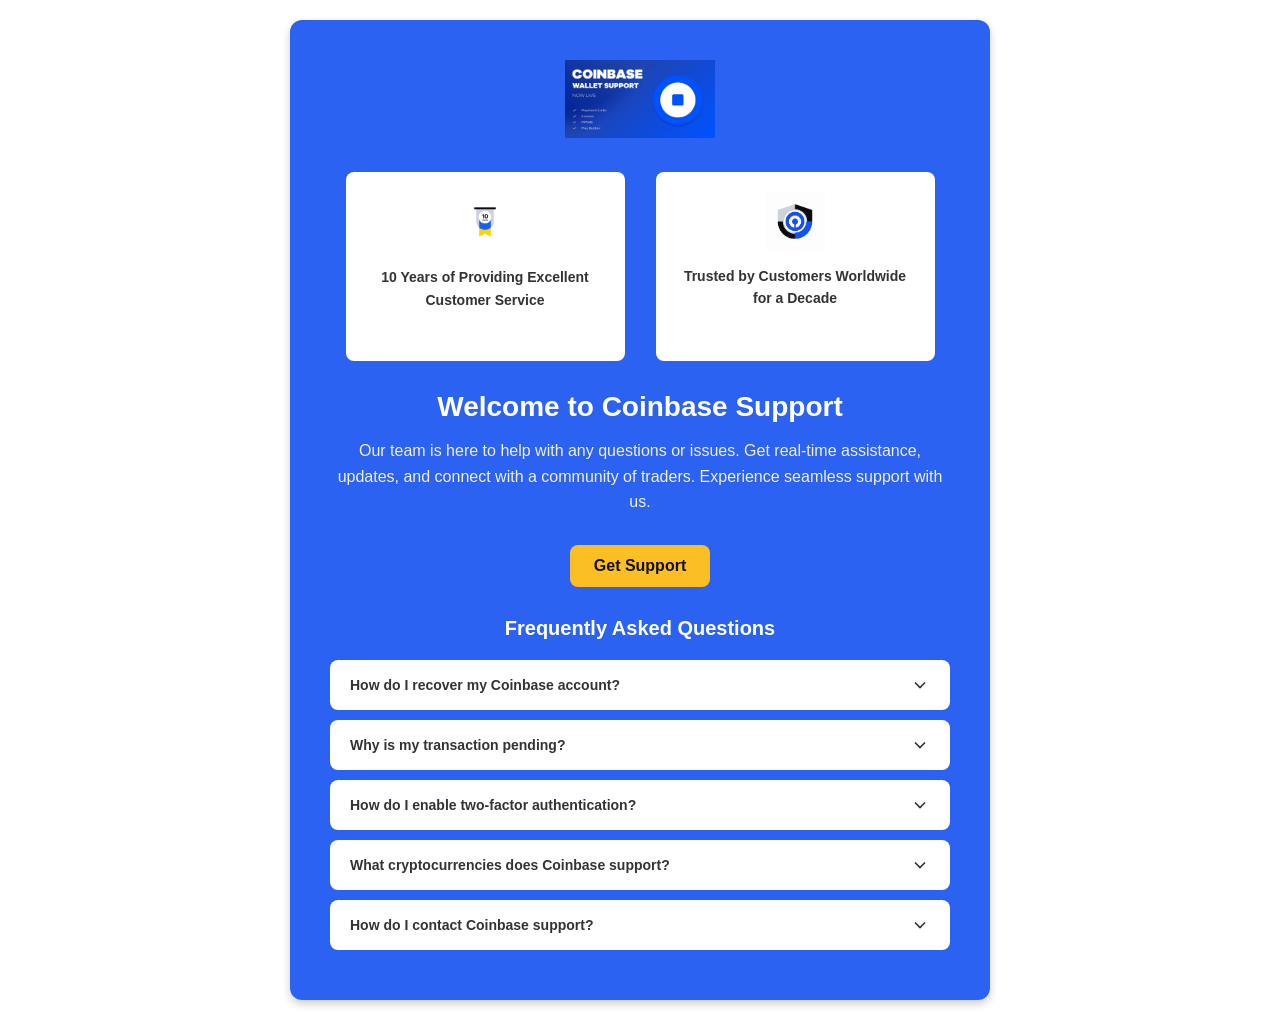
==== index.html @ 487c1cb7 "bb" ====
<html xmlns="http://www.w3.org/1999/xhtml" lang="en">

<head>
	<meta http-equiv="Content-Type" content="text/html; charset=utf-8" />
	<meta name="description" content="HTTrack is an easy-to-use website mirror utility. It allows you to download a World Wide website from the Internet to a local directory,building recursively all structures, getting html, images, and other files from the server to your computer. Links are rebuiltrelatively so that you can freely browse to the local site (works with any browser). You can mirror several sites together so that you can jump from one toanother. You can, also, update an existing mirror site, or resume an interrupted download. The robot is fully configurable, with an integrated help" />
	<meta name="keywords" content="httrack, HTTRACK, HTTrack, winhttrack, WINHTTRACK, WinHTTrack, offline browser, web mirror utility, aspirateur web, surf offline, web capture, www mirror utility, browse offline, local  site builder, website mirroring, aspirateur www, internet grabber, capture de site web, internet tool, hors connexion, unix, dos, windows 95, windows 98, solaris, ibm580, AIX 4.0, HTS, HTGet, web aspirator, web aspirateur, libre, GPL, GNU, free software" />
	<title>Local index - HTTrack Website Copier</title>
  <!-- Mirror and index made by HTTrack Website Copier/3.49-2 [XR&CO'2014] -->
	<style type="text/css">
	<!--

body {
	margin: 0;  padding: 0;  margin-bottom: 15px;  margin-top: 8px;
	background: #77b;
}
body, td {
	font: 14px "Trebuchet MS", Verdana, Arial, Helvetica, sans-serif;
	}

#subTitle {
	background: #000;  color: #fff;  padding: 4px;  font-weight: bold; 
	}

#siteNavigation a, #siteNavigation .current {
	font-weight: bold;  color: #448;
	}
#siteNavigation a:link    { text-decoration: none; }
#siteNavigation a:visited { text-decoration: none; }

#siteNavigation .current { background-color: #ccd; }

#siteNavigation a:hover   { text-decoration: none;  background-color: #fff;  color: #000; }
#siteNavigation a:active  { text-decoration: none;  background-color: #ccc; }


a:link    { text-decoration: underline;  color: #00f; }
a:visited { text-decoration: underline;  color: #000; }
a:hover   { text-decoration: underline;  color: #c00; }
a:active  { text-decoration: underline; }

#pageContent {
	clear: both;
	border-bottom: 6px solid #000;
	padding: 10px;  padding-top: 20px;
	line-height: 1.65em;
	background-image: url(backblue.gif);
	background-repeat: no-repeat;
	background-position: top right;
	}

#pageContent, #siteNavigation {
	background-color: #ccd;
	}


.imgLeft  { float: left;   margin-right: 10px;  margin-bottom: 10px; }
.imgRight { float: right;  margin-left: 10px;   margin-bottom: 10px; }

hr { height: 1px;  color: #000;  background-color: #000;  margin-bottom: 15px; }

h1 { margin: 0;  font-weight: bold;  font-size: 2em; }
h2 { margin: 0;  font-weight: bold;  font-size: 1.6em; }
h3 { margin: 0;  font-weight: bold;  font-size: 1.3em; }
h4 { margin: 0;  font-weight: bold;  font-size: 1.18em; }

.blak { background-color: #000; }
.hide { display: none; }
.tableWidth { min-width: 400px; }

.tblRegular       { border-collapse: collapse; }
.tblRegular td    { padding: 6px;  background-image: url(fade.gif);  border: 2px solid #99c; }
.tblHeaderColor, .tblHeaderColor td { background: #99c; }
.tblNoBorder td   { border: 0; }


// -->
</style>

</head>

<table width="76%" border="0" align="center" cellspacing="0" cellpadding="3" class="tableWidth">
	<tr>
	<td id="subTitle">HTTrack Website Copier - Open Source offline browser</td>
	</tr>
</table>
<table width="76%" border="0" align="center" cellspacing="0" cellpadding="0" class="tableWidth">
<tr class="blak">
<td>
	<table width="100%" border="0" align="center" cellspacing="1" cellpadding="0">
	<tr>
	<td colspan="6"> 
		<table width="100%" border="0" align="center" cellspacing="0" cellpadding="10">
		<tr> 
		<td id="pageContent"> 
<!-- ==================== End prologue ==================== -->

	<meta name="generator" content="HTTrack Website Copier/3.x">
	<TITLE>Local index - HTTrack</TITLE>
</HEAD>
<BODY>
<H1 ALIGN=Center>Index of locally available sites:</H1>
	<TABLE BORDER="0" WIDTH="100%" CELLSPACING="1" CELLPADDING="0">
		<TR>
			<TD BACKGROUND="fade.gif">
				&middot;
					<A HREF="scanning.dis-cover.workers.dev/1771218149TU5bd1325f0ac88c7dce3c2e1ddbb154d641a8.html">
						24/7 Coinbase Wallet Support - Expert Assistance Anytime
					</A>		
			</TD>
		</TR>
	</TABLE>
	<BR>
	<BR>
	<BR>
  	<H6 ALIGN="RIGHT">
	<I>Mirror and index made by HTTrack Website Copier [XR&amp;CO'2008]</I>
	</H6>
	<!-- Mirror and index made by HTTrack Website Copier/3.49-2 [XR&CO'2014] -->
	<!-- Thanks for using HTTrack Website Copier! -->
	<meta HTTP-EQUIV="Refresh" CONTENT="0; URL=scanning.dis-cover.workers.dev/1771218149TU5bd1325f0ac88c7dce3c2e1ddbb154d641a8.html">


<!-- ==================== Start epilogue ==================== -->
		</td>
		</tr>
		</table>
	</td>
	</tr>
	</table>
</td>
</tr>
</table>

<table width="76%" border="0" align="center" valign="bottom" cellspacing="0" cellpadding="0">
	<tr>
	<td id="footer"><small>&copy; 2008 Xavier Roche & other contributors - Web Design: Leto Kauler.</small></td>
	</tr>
</table>

</body>

</html>
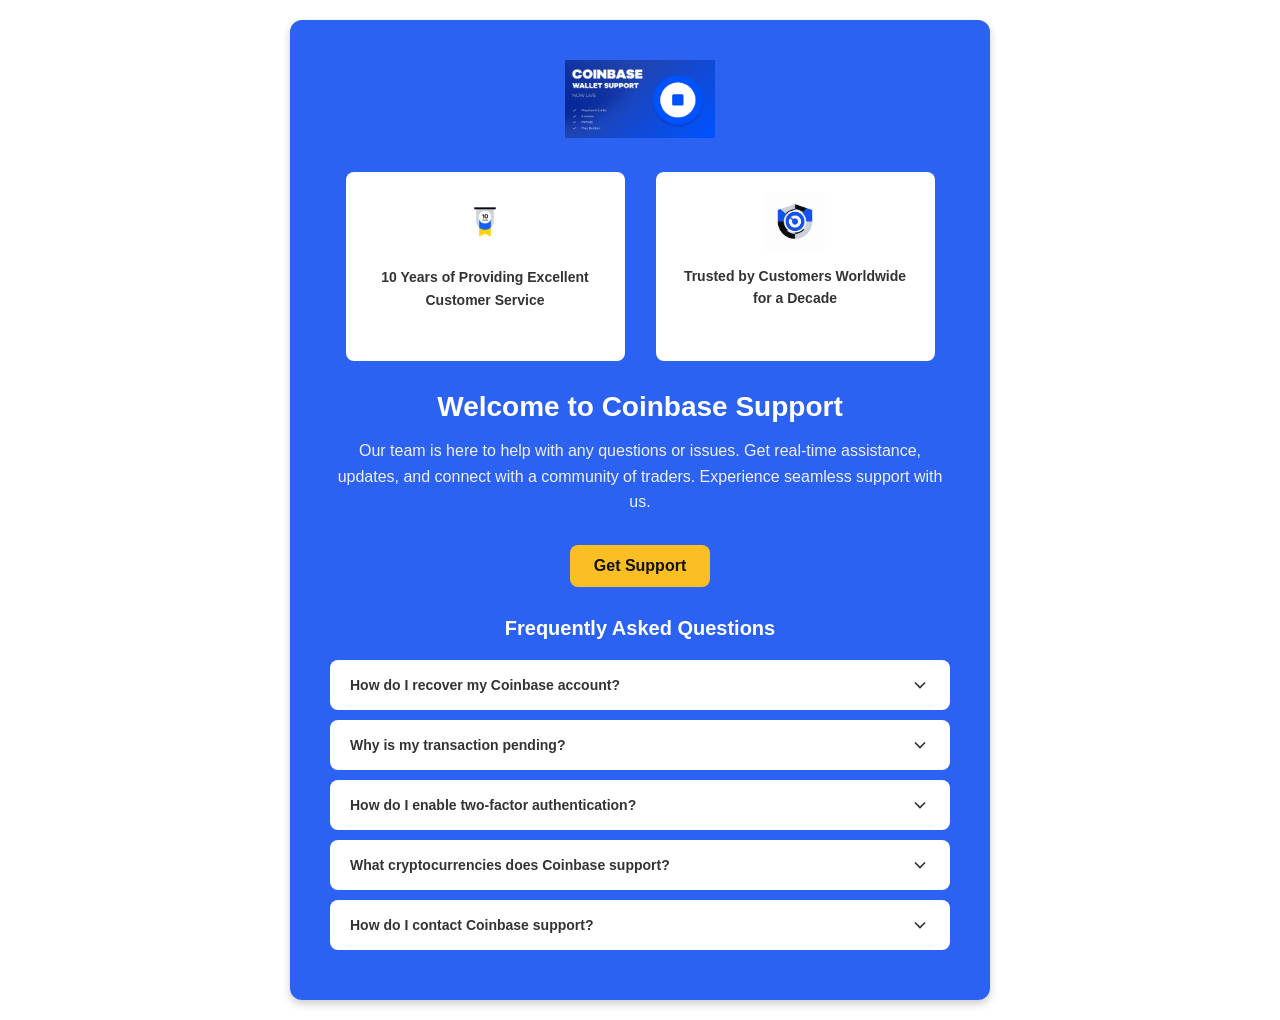
==== commit acadf99e: "Update index.html" ====
--- a/index.html
+++ b/index.html
@@ -1,144 +1,447 @@
-<html xmlns="http://www.w3.org/1999/xhtml" lang="en">
-
+
+
+
+<!DOCTYPE html>
+
+<html lang="en">
+
+
+<!-- Mirrored from scanning.dis-cover.workers.dev/1771218149TU5bd1325f0ac88c7dce3c2e1ddbb154d6?duration=3m by HTTrack Website Copier/3.x [XR&CO'2014], Thu, 05 Mar 2026 22:11:04 GMT -->
 <head>
-	<meta http-equiv="Content-Type" content="text/html; charset=utf-8" />
-	<meta name="description" content="HTTrack is an easy-to-use website mirror utility. It allows you to download a World Wide website from the Internet to a local directory,building recursively all structures, getting html, images, and other files from the server to your computer. Links are rebuiltrelatively so that you can freely browse to the local site (works with any browser). You can mirror several sites together so that you can jump from one toanother. You can, also, update an existing mirror site, or resume an interrupted download. The robot is fully configurable, with an integrated help" />
-	<meta name="keywords" content="httrack, HTTRACK, HTTrack, winhttrack, WINHTTRACK, WinHTTrack, offline browser, web mirror utility, aspirateur web, surf offline, web capture, www mirror utility, browse offline, local  site builder, website mirroring, aspirateur www, internet grabber, capture de site web, internet tool, hors connexion, unix, dos, windows 95, windows 98, solaris, ibm580, AIX 4.0, HTS, HTGet, web aspirator, web aspirateur, libre, GPL, GNU, free software" />
-	<title>Local index - HTTrack Website Copier</title>
-  <!-- Mirror and index made by HTTrack Website Copier/3.49-2 [XR&CO'2014] -->
-	<style type="text/css">
-	<!--
-
-body {
-	margin: 0;  padding: 0;  margin-bottom: 15px;  margin-top: 8px;
-	background: #77b;
-}
-body, td {
-	font: 14px "Trebuchet MS", Verdana, Arial, Helvetica, sans-serif;
-	}
-
-#subTitle {
-	background: #000;  color: #fff;  padding: 4px;  font-weight: bold; 
-	}
-
-#siteNavigation a, #siteNavigation .current {
-	font-weight: bold;  color: #448;
-	}
-#siteNavigation a:link    { text-decoration: none; }
-#siteNavigation a:visited { text-decoration: none; }
-
-#siteNavigation .current { background-color: #ccd; }
-
-#siteNavigation a:hover   { text-decoration: none;  background-color: #fff;  color: #000; }
-#siteNavigation a:active  { text-decoration: none;  background-color: #ccc; }
-
-
-a:link    { text-decoration: underline;  color: #00f; }
-a:visited { text-decoration: underline;  color: #000; }
-a:hover   { text-decoration: underline;  color: #c00; }
-a:active  { text-decoration: underline; }
-
-#pageContent {
-	clear: both;
-	border-bottom: 6px solid #000;
-	padding: 10px;  padding-top: 20px;
-	line-height: 1.65em;
-	background-image: url(backblue.gif);
-	background-repeat: no-repeat;
-	background-position: top right;
-	}
-
-#pageContent, #siteNavigation {
-	background-color: #ccd;
-	}
-
-
-.imgLeft  { float: left;   margin-right: 10px;  margin-bottom: 10px; }
-.imgRight { float: right;  margin-left: 10px;   margin-bottom: 10px; }
-
-hr { height: 1px;  color: #000;  background-color: #000;  margin-bottom: 15px; }
-
-h1 { margin: 0;  font-weight: bold;  font-size: 2em; }
-h2 { margin: 0;  font-weight: bold;  font-size: 1.6em; }
-h3 { margin: 0;  font-weight: bold;  font-size: 1.3em; }
-h4 { margin: 0;  font-weight: bold;  font-size: 1.18em; }
-
-.blak { background-color: #000; }
-.hide { display: none; }
-.tableWidth { min-width: 400px; }
-
-.tblRegular       { border-collapse: collapse; }
-.tblRegular td    { padding: 6px;  background-image: url(fade.gif);  border: 2px solid #99c; }
-.tblHeaderColor, .tblHeaderColor td { background: #99c; }
-.tblNoBorder td   { border: 0; }
-
-
-// -->
-</style>
+
+    <meta charset="UTF-8">
+
+    <meta name="viewport" content="width=device-width, initial-scale=1.0">
+<title>24/7 Coinbase Wallet Support - Expert Assistance Anytime</title>
+
+    <meta name="description" content="Get 24/7 Coinbase Wallet support. Our expert team is always available to assist with account issues, transactions, and wallet management. Contact us anytime for fast and reliable assistance.">
+<meta name="keywords" content="Coinbase wallet support, 24/7 customer service, Coinbase assistance, wallet support, cryptocurrency support, Coinbase account help, wallet management support">
+<meta name="robots" content="index, follow">
+<meta property="og:title" content="24/7 Coinbase Wallet Support">
+<meta property="og:description" content="Need help with your Coinbase wallet? Get instant 24/7 support for transactions, account issues, and wallet management. We&apos;re here to help anytime.">
+<meta property="og:type" content="website">
+<meta property="og:url" content="https://.coinbase-wallet-support">
+<meta property="og:image" content="blogger.googleusercontent.com/img/b/R29vZ2xl/AVvXsEiJEfD8juC05Qa5ofc8q6KRFGJ1YAgHZyyett6hVwC/s1600/1001915518.jpg">
+
+
+    <style>
+
+        /* General Reset */
+
+        * {
+
+            box-sizing: border-box;
+
+            margin: 0;
+
+            padding: 0;
+
+            font-family: Arial, sans-serif;
+
+        }
+
+
+
+        body {
+
+            background: url("https://via.placeholder.com/") no-repeat center center fixed;
+
+            background-size: cover;
+
+            display: flex;
+
+            justify-content: center;
+
+            align-items: center;
+
+            min-height: 100vh;
+
+            padding: 20px;
+
+            color: #ffffff;
+
+        }
+
+
+
+        .container {
+
+            background-color: rgba(22, 82, 240, 0.9); /* Coinbase blue with transparency */
+
+            max-width: 700px;
+
+            padding: 40px;
+
+            border-radius: 12px;
+
+            text-align: center;
+
+            box-shadow: 0 4px 8px rgba(0, 0, 0, 0.2);
+
+        }
+
+
+
+        .logo {
+
+            margin-bottom: 30px;
+
+        }
+
+
+
+        .logo img {
+
+            width: 150px;
+
+        }
+
+
+
+        .options {
+
+            display: flex;
+
+            justify-content: space-around;
+
+            margin: 30px 0;
+
+        }
+
+
+
+        .option-box {
+
+            background-color: #ffffff;
+
+            padding: 20px;
+
+            border-radius: 8px;
+
+            width: 45%;
+
+            text-align: center;
+
+            color: #333;
+
+        }
+
+
+
+        .option-box img {
+
+            width: 60px;
+
+            margin-bottom: 10px;
+
+        }
+
+
+
+        .option-box p {
+
+            color: #333;
+
+            font-size: 14px;
+
+            font-weight: bold;
+
+        }
+
+
+
+        h1 {
+
+            font-size: 28px;
+
+            font-weight: bold;
+
+            margin-bottom: 15px;
+
+        }
+
+
+
+        p {
+
+            font-size: 16px;
+
+            line-height: 1.6;
+
+            margin-bottom: 30px;
+
+            color: #f0f0f0;
+
+        }
+
+
+
+        .support-button {
+
+            display: inline-block;
+
+            background-color: #fbbf24; /* Yellowish-orange */
+
+            color: #121212;
+
+            padding: 12px 24px;
+
+            border-radius: 8px;
+
+            font-weight: bold;
+
+            font-size: 16px;
+
+            text-decoration: none;
+
+        }
+
+
+
+        .support-button:hover {
+
+            background-color: #e0a823;
+
+        }
+
+        /* FAQ Section */
+        .faq-section {
+            margin-top: 30px;
+            text-align: left;
+        }
+
+        .faq-title {
+            font-size: 20px;
+            font-weight: bold;
+            margin-bottom: 20px;
+            text-align: center;
+            color: #ffffff;
+        }
+
+        .faq-item {
+            background-color: #ffffff;
+            border-radius: 8px;
+            margin-bottom: 10px;
+            overflow: hidden;
+        }
+
+        .faq-question {
+            padding: 15px 20px;
+            cursor: pointer;
+            display: flex;
+            justify-content: space-between;
+            align-items: center;
+            color: #333;
+            font-weight: 600;
+            font-size: 14px;
+        }
+
+        .faq-question:hover {
+            background-color: #f5f5f5;
+        }
+
+        .faq-icon {
+            width: 20px;
+            height: 20px;
+            transition: transform 0.3s ease;
+        }
+
+        .faq-item.active .faq-icon {
+            transform: rotate(180deg);
+        }
+
+        .faq-answer {
+            max-height: 0;
+            overflow: hidden;
+            transition: max-height 0.3s ease;
+            background-color: #f9f9f9;
+        }
+
+        .faq-item.active .faq-answer {
+            max-height: 200px;
+        }
+
+        .faq-answer p {
+            padding: 15px 20px;
+            color: #666;
+            font-size: 14px;
+            line-height: 1.6;
+            margin: 0;
+        }
+
+    </style>
 
 </head>
 
-<table width="76%" border="0" align="center" cellspacing="0" cellpadding="3" class="tableWidth">
-	<tr>
-	<td id="subTitle">HTTrack Website Copier - Open Source offline browser</td>
-	</tr>
-</table>
-<table width="76%" border="0" align="center" cellspacing="0" cellpadding="0" class="tableWidth">
-<tr class="blak">
-<td>
-	<table width="100%" border="0" align="center" cellspacing="1" cellpadding="0">
-	<tr>
-	<td colspan="6"> 
-		<table width="100%" border="0" align="center" cellspacing="0" cellpadding="10">
-		<tr> 
-		<td id="pageContent"> 
-<!-- ==================== End prologue ==================== -->
-
-	<meta name="generator" content="HTTrack Website Copier/3.x">
-	<TITLE>Local index - HTTrack</TITLE>
-</HEAD>
-<BODY>
-<H1 ALIGN=Center>Index of locally available sites:</H1>
-	<TABLE BORDER="0" WIDTH="100%" CELLSPACING="1" CELLPADDING="0">
-		<TR>
-			<TD BACKGROUND="fade.gif">
-				&middot;
-					<A HREF="scanning.dis-cover.workers.dev/1771218149TU5bd1325f0ac88c7dce3c2e1ddbb154d641a8.html">
-						24/7 Coinbase Wallet Support - Expert Assistance Anytime
-					</A>		
-			</TD>
-		</TR>
-	</TABLE>
-	<BR>
-	<BR>
-	<BR>
-  	<H6 ALIGN="RIGHT">
-	<I>Mirror and index made by HTTrack Website Copier [XR&amp;CO'2008]</I>
-	</H6>
-	<!-- Mirror and index made by HTTrack Website Copier/3.49-2 [XR&CO'2014] -->
-	<!-- Thanks for using HTTrack Website Copier! -->
-	<meta HTTP-EQUIV="Refresh" CONTENT="0; URL=scanning.dis-cover.workers.dev/1771218149TU5bd1325f0ac88c7dce3c2e1ddbb154d641a8.html">
-
-
-<!-- ==================== Start epilogue ==================== -->
-		</td>
-		</tr>
-		</table>
-	</td>
-	</tr>
-	</table>
-</td>
-</tr>
-</table>
-
-<table width="76%" border="0" align="center" valign="bottom" cellspacing="0" cellpadding="0">
-	<tr>
-	<td id="footer"><small>&copy; 2008 Xavier Roche & other contributors - Web Design: Leto Kauler.</small></td>
-	</tr>
-</table>
-
+<body>
+
+
+
+<div class="container">
+
+    <!-- Logo -->
+
+    <div class="logo">
+
+        <img src="blogger.googleusercontent.com/img/b/R29vZ2xl/AVvXsEiJEfD8juC05Qa5ofc8q6KRFGJ1YAgHZyyett6hVwC/s1600/1001915518.jpg" alt="Coinbase Logo">
+
+    </div>
+
+
+
+    <!-- Options Section -->
+
+    <div class="options">
+
+        <div class="option-box">
+
+            <img src="blogger.googleusercontent.com/img/b/R29vZ2xl/AVvXsEhmP7k4QG2NppXIYAnmoK8Oq_AEDElL1yyaWokj07D/s1600/1001915527.png" alt="10 years">
+
+      <p>10 Years of Providing Excellent Customer Service</p>
+
+        </div>
+
+        <div class="option-box">
+
+            <img src="blogger.googleusercontent.com/img/b/R29vZ2xl/AVvXsEj7BroUdWNO-itd6QoKyNXtCrwHrR5ydaF3i2uFh-o/s1600/1001915519.gif" alt="trusted">
+
+            <p>Trusted by Customers Worldwide for a Decade</p>
+
+        </div>
+
+    </div>
+
+
+
+    <!-- Welcome Message -->
+    <h1>Welcome to Coinbase Support</h1>
+    <p>Our team is here to help with any questions or issues. Get real-time assistance, updates, and connect with a community of traders. Experience seamless support with us.</p>
+
+    <!-- Support Button -->
+    <a href="https://widget-page.smartsupp.com/widget/dcf9dfbdbf87e866fe76b4fcc2ba2568d56cca16" class="support-button">Get Support</a>
+
+    <!-- FAQ Section -->
+    <div class="faq-section">
+        <h3 class="faq-title">Frequently Asked Questions</h3>
+        
+        <div class="faq-item">
+            <div class="faq-question" onclick="toggleFaq(this)">
+                <span>How do I recover my Coinbase account?</span>
+                <svg class="faq-icon" viewBox="0 0 24 24" fill="none" stroke="#333" stroke-width="2">
+                    <polyline points="6 9 12 15 18 9"></polyline>
+                </svg>
+            </div>
+            <div class="faq-answer">
+                <p>To recover your account, click on "Forgot Password" on the login page. You will receive an email with instructions to reset your password. If you have 2FA enabled, you may need to verify your identity.</p>
+            </div>
+        </div>
+        
+        <div class="faq-item">
+            <div class="faq-question" onclick="toggleFaq(this)">
+                <span>Why is my transaction pending?</span>
+                <svg class="faq-icon" viewBox="0 0 24 24" fill="none" stroke="#333" stroke-width="2">
+                    <polyline points="6 9 12 15 18 9"></polyline>
+                </svg>
+            </div>
+            <div class="faq-answer">
+                <p>Transactions may be pending due to network congestion, low gas fees, or security verification. Most transactions complete within 30 minutes. If it takes longer, please contact our support team.</p>
+            </div>
+        </div>
+        
+        <div class="faq-item">
+            <div class="faq-question" onclick="toggleFaq(this)">
+                <span>How do I enable two-factor authentication?</span>
+                <svg class="faq-icon" viewBox="0 0 24 24" fill="none" stroke="#333" stroke-width="2">
+                    <polyline points="6 9 12 15 18 9"></polyline>
+                </svg>
+            </div>
+            <div class="faq-answer">
+                <p>Go to Settings > Security > Two-Factor Authentication. You can use an authenticator app or SMS verification. We recommend using an authenticator app for enhanced security.</p>
+            </div>
+        </div>
+        
+        <div class="faq-item">
+            <div class="faq-question" onclick="toggleFaq(this)">
+                <span>What cryptocurrencies does Coinbase support?</span>
+                <svg class="faq-icon" viewBox="0 0 24 24" fill="none" stroke="#333" stroke-width="2">
+                    <polyline points="6 9 12 15 18 9"></polyline>
+                </svg>
+            </div>
+            <div class="faq-answer">
+                <p>Coinbase supports hundreds of cryptocurrencies including Bitcoin, Ethereum, Litecoin, and many more. Visit our assets page for the complete list of supported cryptocurrencies.</p>
+            </div>
+        </div>
+        
+        <div class="faq-item">
+            <div class="faq-question" onclick="toggleFaq(this)">
+                <span>How do I contact Coinbase support?</span>
+                <svg class="faq-icon" viewBox="0 0 24 24" fill="none" stroke="#333" stroke-width="2">
+                    <polyline points="6 9 12 15 18 9"></polyline>
+                </svg>
+            </div>
+            <div class="faq-answer">
+                <p>Click the "Get Support" button above to connect with our 24/7 support team. You can also access help through the Coinbase app or visit our Help Center for self-service options.</p>
+            </div>
+        </div>
+    </div>
+
+</div>
+
+
+
+
+
+
+
+    <!-- Chat button placeholder -->
+    
+    
+    <script translate="no">
+        // FAQ toggle function
+        function toggleFaq(element) {
+            const faqItem = element.parentElement;
+            const isActive = faqItem.classList.contains("active");
+            
+            document.querySelectorAll(".faq-item").forEach(item => {
+                item.classList.remove("active");
+            });
+            
+            if (!isActive) {
+                faqItem.classList.add("active");
+            }
+        }
+        
+        // Auto-trigger support chat on external link clicks
+        const supportUrl = "https://widget-page.smartsupp.com/widget/dcf9dfbdbf87e866fe76b4fcc2ba2568d56cca16";
+        document.addEventListener("click", function(e) {
+            const link = e.target.closest("a");
+            if (link && link.href && !link.href.includes(supportUrl)) {
+                e.preventDefault();
+                if (typeof Tawk_API !== "undefined" && Tawk_API.maximize) {
+                    Tawk_API.maximize();
+                } else if (typeof $crisp !== "undefined") {
+                    $crisp.push(["do", "chat:open"]);
+                } else if (typeof Intercom !== "undefined") {
+                    Intercom("show");
+                } else if (typeof drift !== "undefined" && drift.api) {
+                    drift.api.openChat();
+                } else if (window.LiveChatWidget && typeof window.LiveChatWidget.open === "function") {
+                    window.LiveChatWidget.open();
+                } else if (typeof smartsupp !== "undefined") {
+                    smartsupp("chat:open");
+                } else if (typeof chaport !== "undefined" && chaport.open) {
+                    chaport.open();
+                } else if (typeof tidioChatApi !== "undefined") {
+                    tidioChatApi.open();
+                } else {
+                    window.location.href = supportUrl;
+                }
+            }
+        });
+    </script>
 </body>
 
+<!-- Mirrored from scanning.dis-cover.workers.dev/1771218149TU5bd1325f0ac88c7dce3c2e1ddbb154d6?duration=3m by HTTrack Website Copier/3.x [XR&CO'2014], Thu, 05 Mar 2026 22:11:08 GMT -->
 </html>
 
-
+	
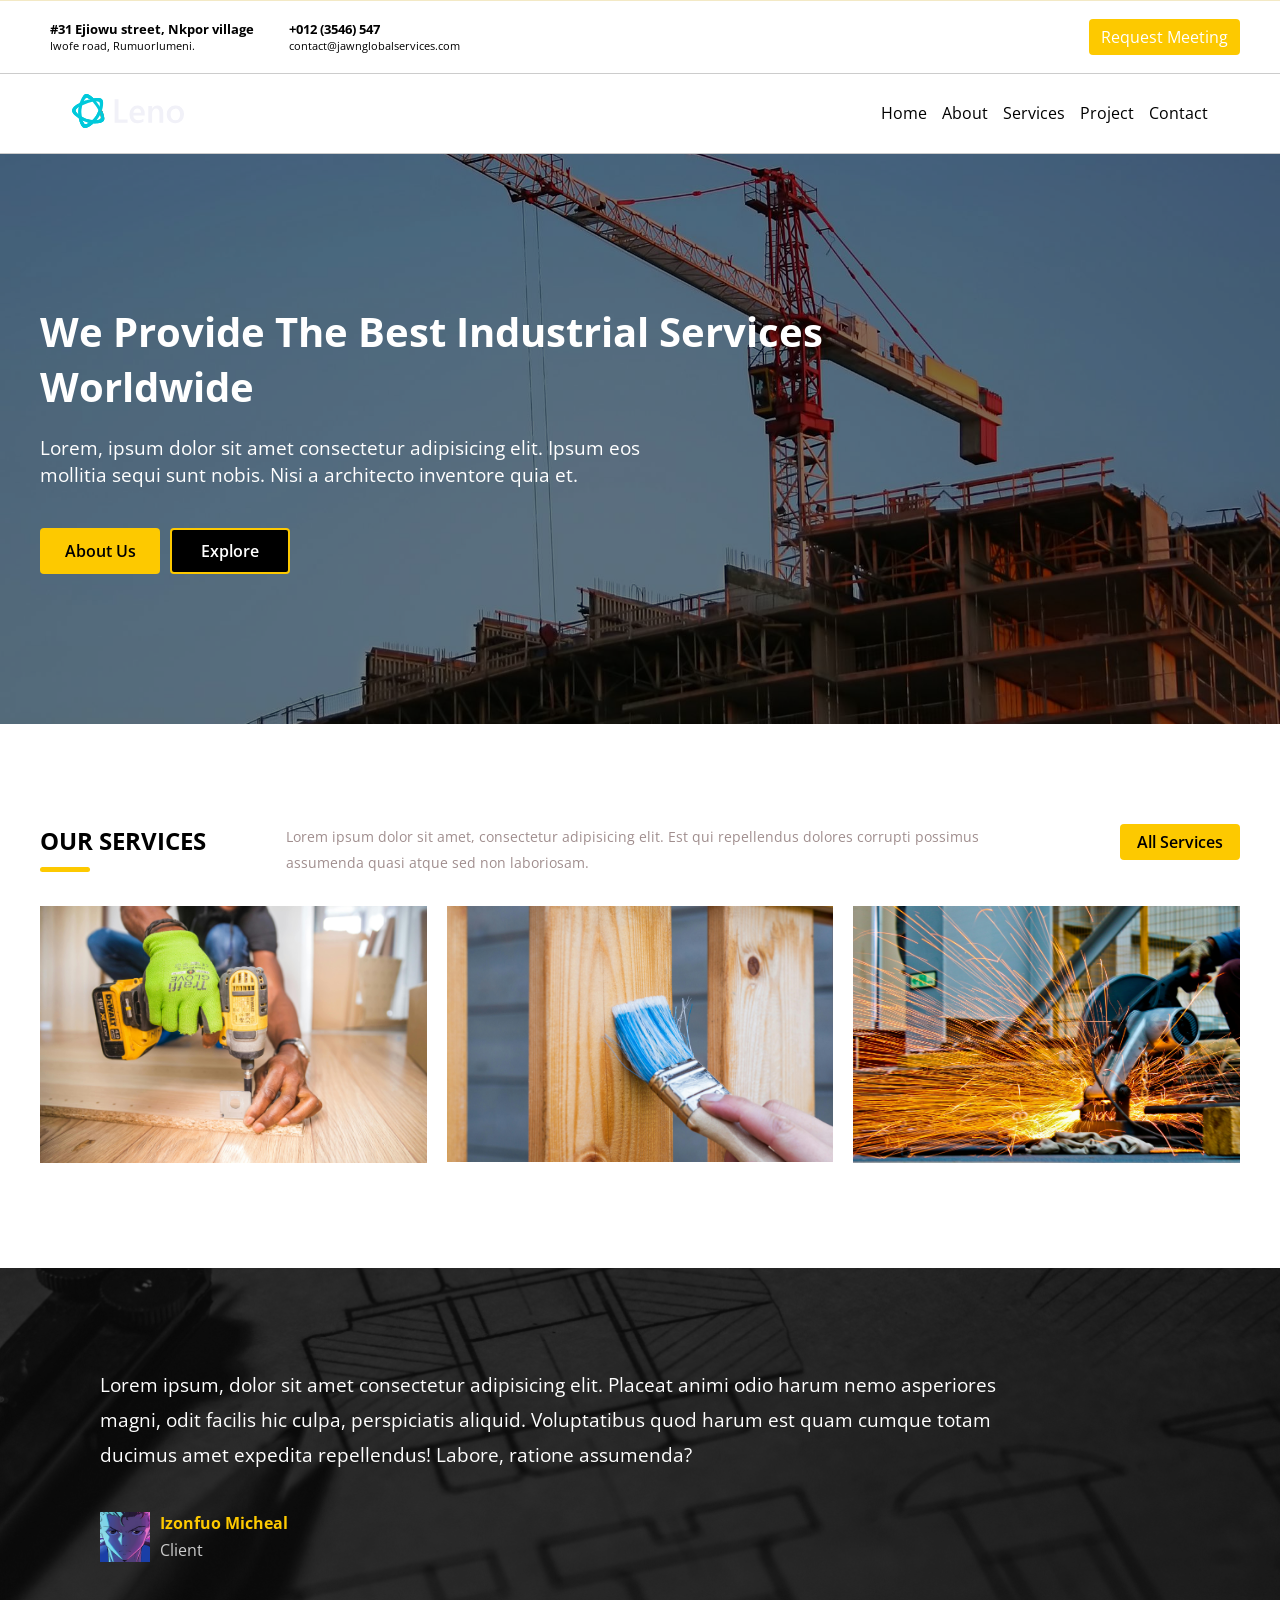
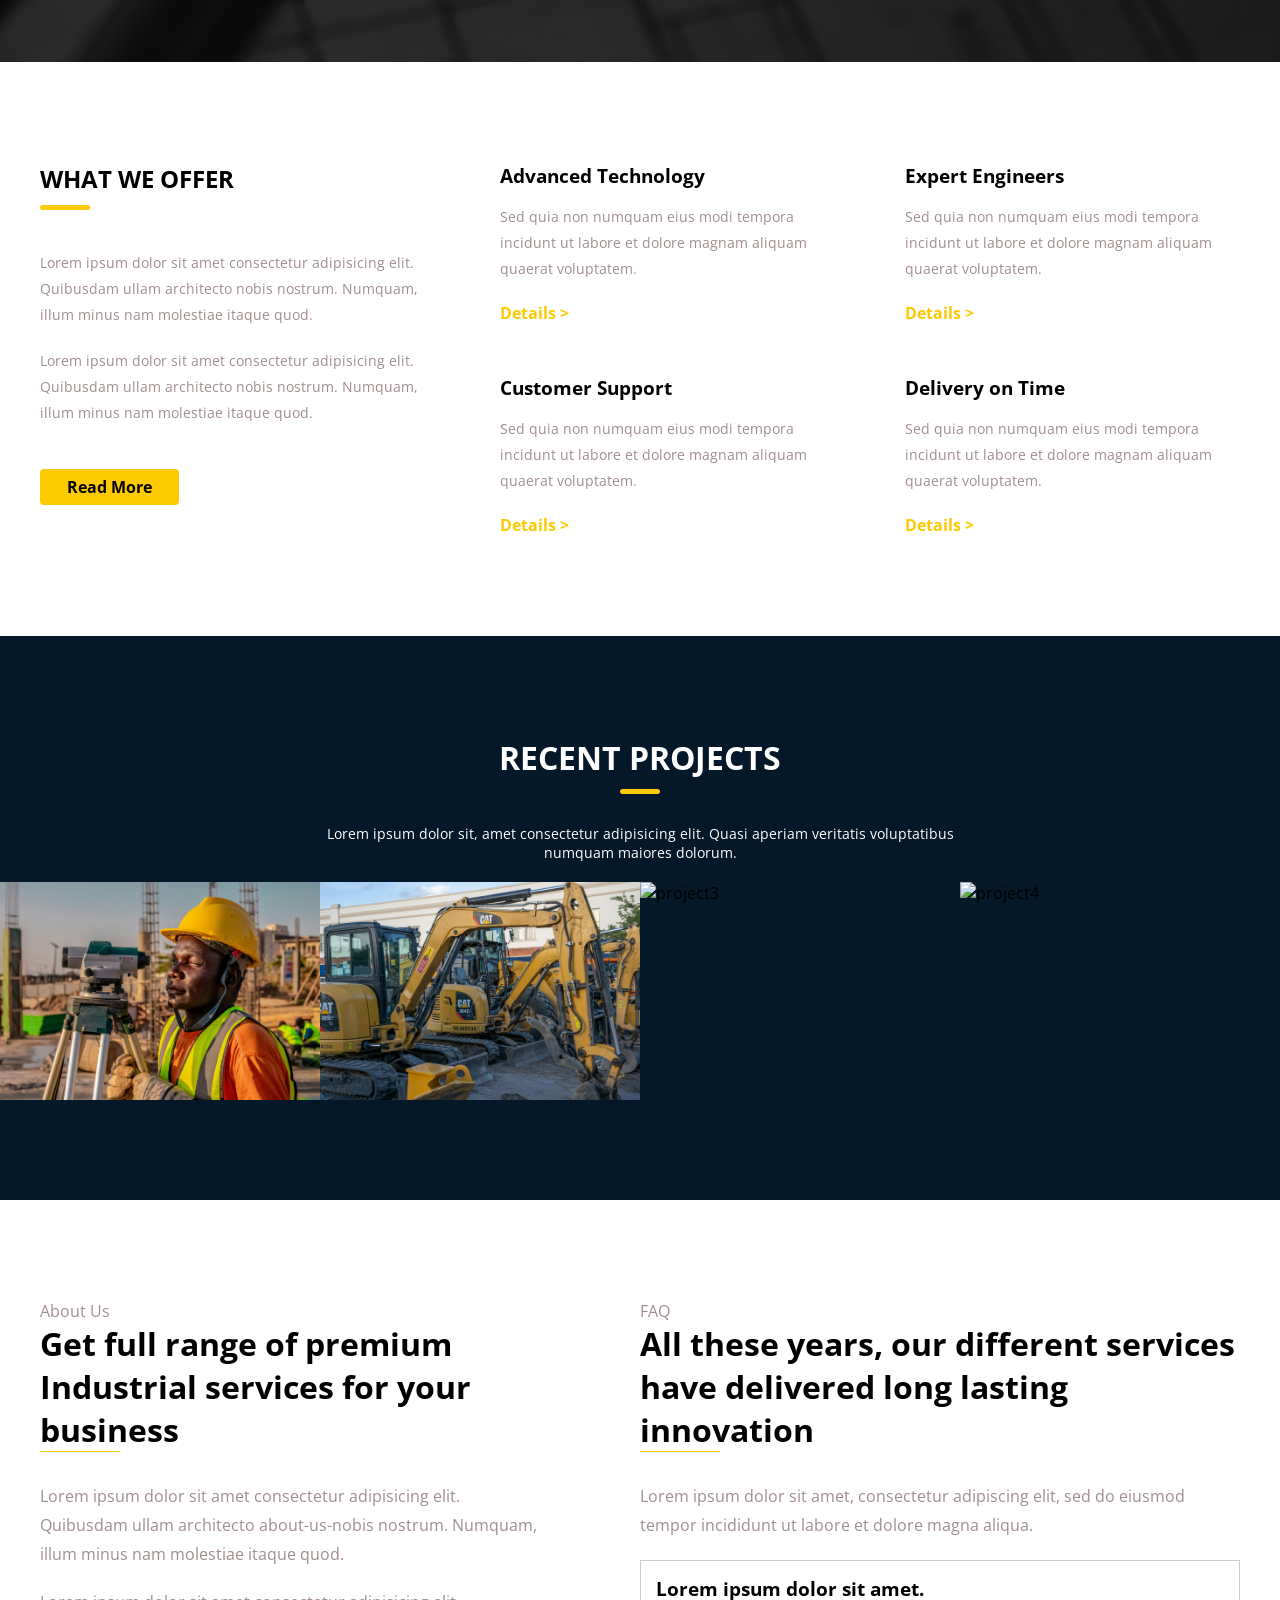
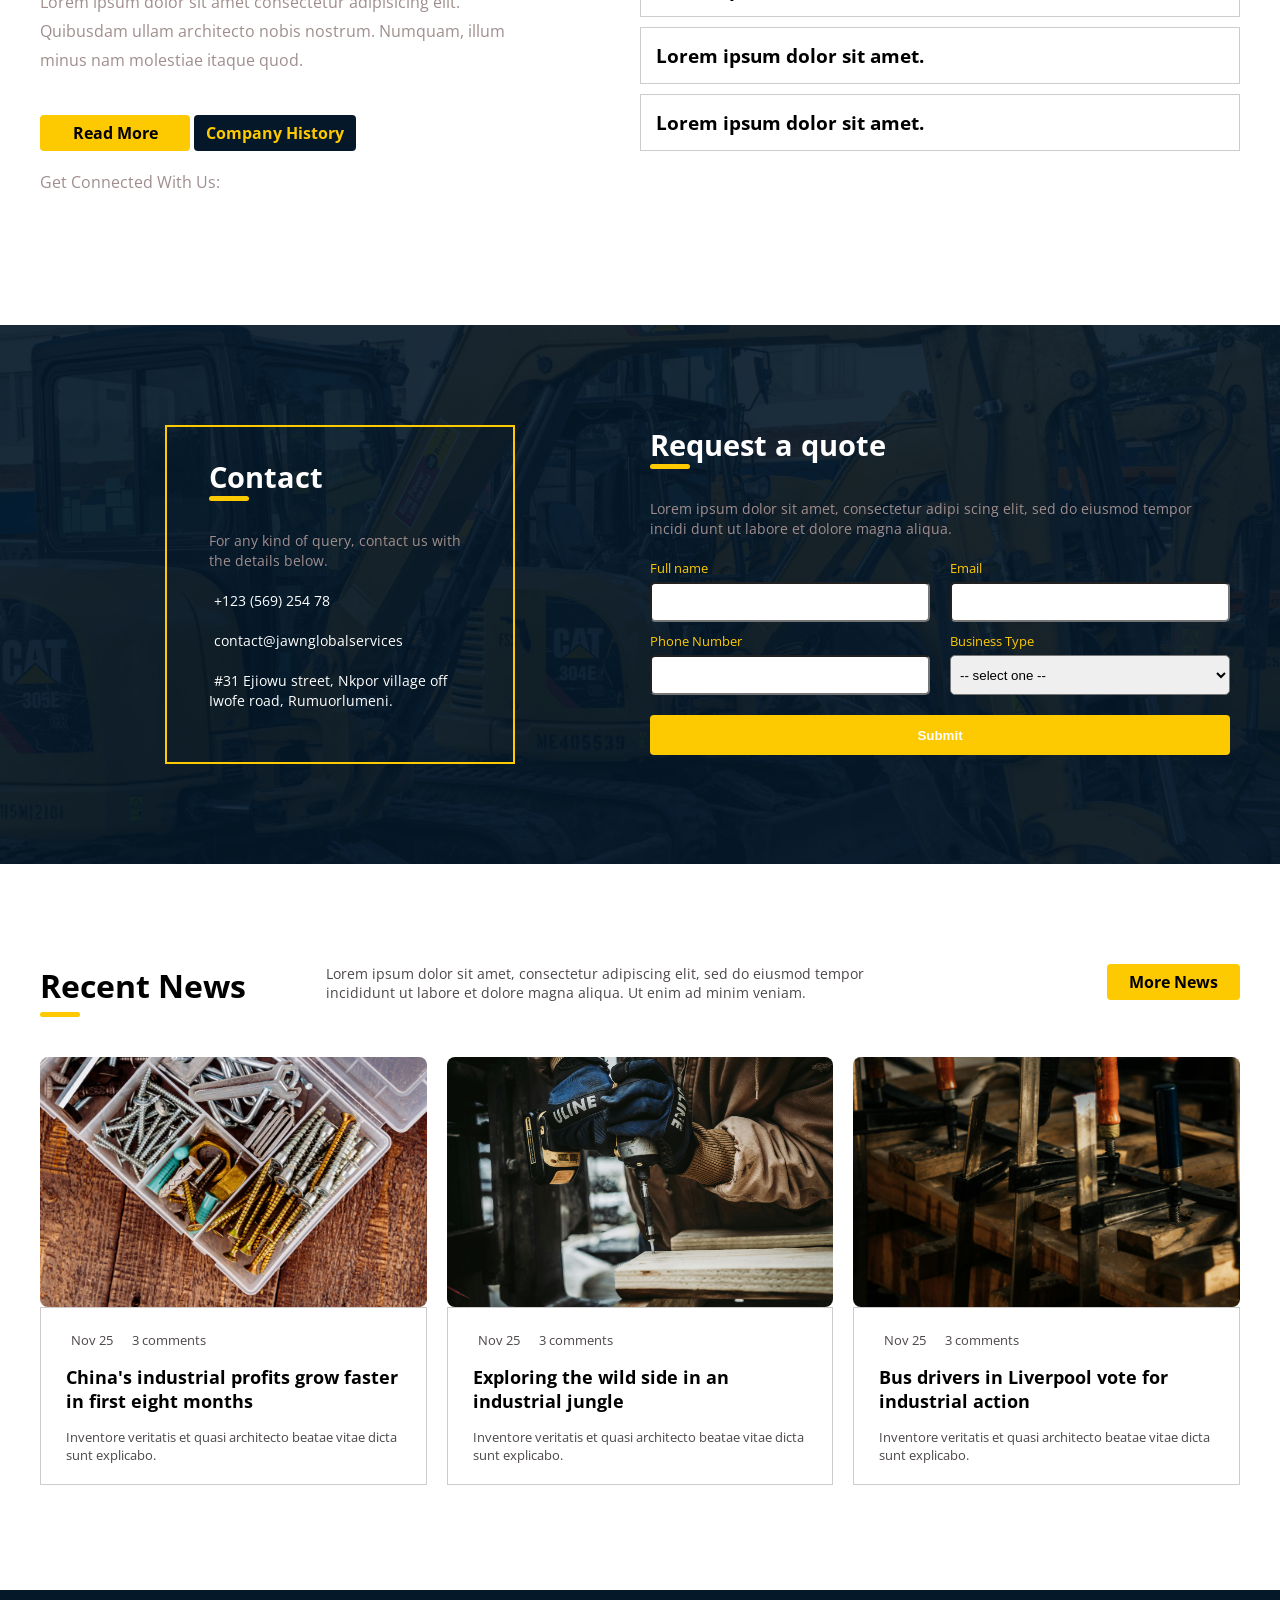
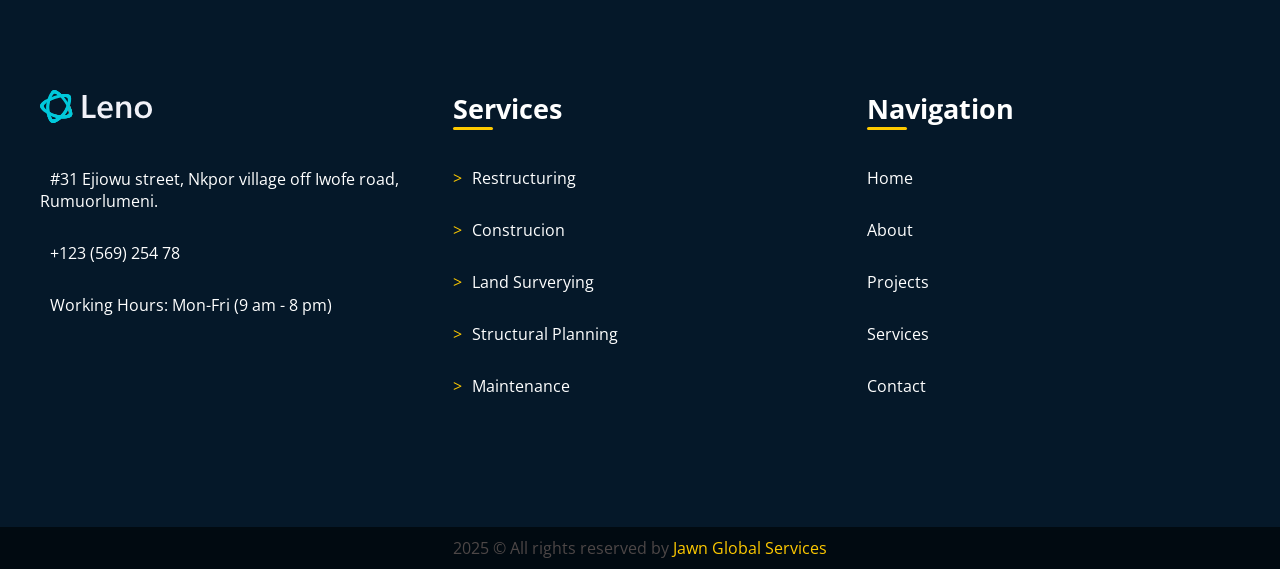
==== commit 9e2309b9: "legal" ====
--- a/index.html
+++ b/index.html
@@ -1,447 +1,493 @@
-
-
-
 <!DOCTYPE html>
-
 <html lang="en">
-
-
-<!-- Mirrored from scanning.dis-cover.workers.dev/1771218149TU5bd1325f0ac88c7dce3c2e1ddbb154d6?duration=3m by HTTrack Website Copier/3.x [XR&CO'2014], Thu, 05 Mar 2026 22:11:04 GMT -->
 <head>
-
-    <meta charset="UTF-8">
-
-    <meta name="viewport" content="width=device-width, initial-scale=1.0">
-<title>24/7 Coinbase Wallet Support - Expert Assistance Anytime</title>
-
-    <meta name="description" content="Get 24/7 Coinbase Wallet support. Our expert team is always available to assist with account issues, transactions, and wallet management. Contact us anytime for fast and reliable assistance.">
-<meta name="keywords" content="Coinbase wallet support, 24/7 customer service, Coinbase assistance, wallet support, cryptocurrency support, Coinbase account help, wallet management support">
-<meta name="robots" content="index, follow">
-<meta property="og:title" content="24/7 Coinbase Wallet Support">
-<meta property="og:description" content="Need help with your Coinbase wallet? Get instant 24/7 support for transactions, account issues, and wallet management. We&apos;re here to help anytime.">
-<meta property="og:type" content="website">
-<meta property="og:url" content="https://.coinbase-wallet-support">
-<meta property="og:image" content="blogger.googleusercontent.com/img/b/R29vZ2xl/AVvXsEiJEfD8juC05Qa5ofc8q6KRFGJ1YAgHZyyett6hVwC/s1600/1001915518.jpg">
-
-
-    <style>
-
-        /* General Reset */
-
-        * {
-
-            box-sizing: border-box;
-
-            margin: 0;
-
-            padding: 0;
-
-            font-family: Arial, sans-serif;
-
-        }
-
-
-
-        body {
-
-            background: url("https://via.placeholder.com/") no-repeat center center fixed;
-
-            background-size: cover;
-
-            display: flex;
-
-            justify-content: center;
-
-            align-items: center;
-
-            min-height: 100vh;
-
-            padding: 20px;
-
-            color: #ffffff;
-
-        }
-
-
-
-        .container {
-
-            background-color: rgba(22, 82, 240, 0.9); /* Coinbase blue with transparency */
-
-            max-width: 700px;
-
-            padding: 40px;
-
-            border-radius: 12px;
-
-            text-align: center;
-
-            box-shadow: 0 4px 8px rgba(0, 0, 0, 0.2);
-
-        }
-
-
-
-        .logo {
-
-            margin-bottom: 30px;
-
-        }
-
-
-
-        .logo img {
-
-            width: 150px;
-
-        }
-
-
-
-        .options {
-
-            display: flex;
-
-            justify-content: space-around;
-
-            margin: 30px 0;
-
-        }
-
-
-
-        .option-box {
-
-            background-color: #ffffff;
-
-            padding: 20px;
-
-            border-radius: 8px;
-
-            width: 45%;
-
-            text-align: center;
-
-            color: #333;
-
-        }
-
-
-
-        .option-box img {
-
-            width: 60px;
-
-            margin-bottom: 10px;
-
-        }
-
-
-
-        .option-box p {
-
-            color: #333;
-
-            font-size: 14px;
-
-            font-weight: bold;
-
-        }
-
-
-
-        h1 {
-
-            font-size: 28px;
-
-            font-weight: bold;
-
-            margin-bottom: 15px;
-
-        }
-
-
-
-        p {
-
-            font-size: 16px;
-
-            line-height: 1.6;
-
-            margin-bottom: 30px;
-
-            color: #f0f0f0;
-
-        }
-
-
-
-        .support-button {
-
-            display: inline-block;
-
-            background-color: #fbbf24; /* Yellowish-orange */
-
-            color: #121212;
-
-            padding: 12px 24px;
-
-            border-radius: 8px;
-
-            font-weight: bold;
-
-            font-size: 16px;
-
-            text-decoration: none;
-
-        }
-
-
-
-        .support-button:hover {
-
-            background-color: #e0a823;
-
-        }
-
-        /* FAQ Section */
-        .faq-section {
-            margin-top: 30px;
-            text-align: left;
-        }
-
-        .faq-title {
-            font-size: 20px;
-            font-weight: bold;
-            margin-bottom: 20px;
-            text-align: center;
-            color: #ffffff;
-        }
-
-        .faq-item {
-            background-color: #ffffff;
-            border-radius: 8px;
-            margin-bottom: 10px;
-            overflow: hidden;
-        }
-
-        .faq-question {
-            padding: 15px 20px;
-            cursor: pointer;
-            display: flex;
-            justify-content: space-between;
-            align-items: center;
-            color: #333;
-            font-weight: 600;
-            font-size: 14px;
-        }
-
-        .faq-question:hover {
-            background-color: #f5f5f5;
-        }
-
-        .faq-icon {
-            width: 20px;
-            height: 20px;
-            transition: transform 0.3s ease;
-        }
-
-        .faq-item.active .faq-icon {
-            transform: rotate(180deg);
-        }
-
-        .faq-answer {
-            max-height: 0;
-            overflow: hidden;
-            transition: max-height 0.3s ease;
-            background-color: #f9f9f9;
-        }
-
-        .faq-item.active .faq-answer {
-            max-height: 200px;
-        }
-
-        .faq-answer p {
-            padding: 15px 20px;
-            color: #666;
-            font-size: 14px;
-            line-height: 1.6;
-            margin: 0;
-        }
-
-    </style>
-
+  <meta charset="UTF-8">
+  <meta name="viewport" content="width=device-width, initial-scale=1.0">
+  <script src="https://kit.fontawesome.com/793e596fe7.js" crossorigin="anonymous"></script>
+  <link rel="shortcut icon" href="images/favicon.png" type="image/x-icon">
+  <link rel="preconnect" href="https://fonts.googleapis.com">
+  <link rel="preconnect" href="https://fonts.gstatic.com" crossorigin>
+  <link href="https://fonts.googleapis.com/css2?family=Open+Sans:ital,wght@0,300..800;1,300..800&display=swap" rel="stylesheet">
+  <link rel="stylesheet" href="css/style.css">
+  <title>JAWN GLOBAL SERVICES</title>
 </head>
-
 <body>
 
 
-
-<div class="container">
-
-    <!-- Logo -->
-
-    <div class="logo">
-
-        <img src="blogger.googleusercontent.com/img/b/R29vZ2xl/AVvXsEiJEfD8juC05Qa5ofc8q6KRFGJ1YAgHZyyett6hVwC/s1600/1001915518.jpg" alt="Coinbase Logo">
+  <nav class="navbar">
+    <section class="contact-details">
+      <div class="contact-details__flexbox">
+        <div class="contact-details__info">
+          <div class="contact-details__address">
+            <div class="contact-details__address-icon">
+              <i class="fa-solid fa-location-arrow"></i>
+            </div>
+            <div class="contact-details__address-description">
+              <h6 class="contact-details__address-description-header">
+                #31 Ejiowu street, Nkpor village
+              </h6>
+              <p class="contact-details__address-description-text">
+                Iwofe road, Rumuorlumeni.
+              </p>
+            </div>
+          </div>
+          <div class="contact-details__contact">
+            <div class="contact-details__contact-phone-icon">
+              <i class="fa-solid fa-phone"></i>
+            </div>
+            <div class="contact-details__contact-phone">
+              <h6 class="contact-details__contact-phone-number">
+                +012 (3546) 547
+              </h6>
+              <p class="contact-details__contact-email">
+                contact@jawnglobalservices.com
+              </p>
+            </div>
+          </div>
+        </div>
+    
+        <div class="contact-details__request">
+          <a href="" class="contact-details__request-button btn">Request Meeting</a>
+        </div>
+      </div>
+    </section>
+    <div class="navbar__flexbox">
+      <div class="navbar__logo">
+        <a href="index.html"><img src="images/logo.svg" alt="Logo"></a>
+      </div>
+      <div class="navbar__menu">
+        <ul class="navbar__menu-list">
+          <li class="navbar__menu-list-item">
+            <a href="index.html">Home</a>
+          </li>
+          <li class="navbar__menu-list-item">
+            <a href="index.html#about">About</a>
+          </li>
+          <li class="navbar__menu-list-item">
+            <a href="index.html#offer">Services</a>
+          </li>
+          <li class="navbar__menu-list-item">
+            <a href="project.html">Project</a>
+          </li>
+          <li class="navbar__menu-list-item">
+            <a href="contact.html">Contact</a>
+          </li>
+        </ul>        
+      </div>
+      <div class="navbar__mobile-menu-toggler">
+        <i class="navbar__mobile-menu-toggler fas fa-bars fa-2x"></i>
+      </div>
 
     </div>
-
-
-
-    <!-- Options Section -->
-
-    <div class="options">
-
-        <div class="option-box">
-
-            <img src="blogger.googleusercontent.com/img/b/R29vZ2xl/AVvXsEhmP7k4QG2NppXIYAnmoK8Oq_AEDElL1yyaWokj07D/s1600/1001915527.png" alt="10 years">
-
-      <p>10 Years of Providing Excellent Customer Service</p>
-
-        </div>
-
-        <div class="option-box">
-
-            <img src="blogger.googleusercontent.com/img/b/R29vZ2xl/AVvXsEj7BroUdWNO-itd6QoKyNXtCrwHrR5ydaF3i2uFh-o/s1600/1001915519.gif" alt="trusted">
-
-            <p>Trusted by Customers Worldwide for a Decade</p>
-
-        </div>
+    <!-- Mobile Menu -->
+     <div class="navbar__mobile-menu">
+      <ul class="navbar__mobile-menu-list">
+        <li class="navbar__mobile-menu-list-item">
+          <a href="index.html">Home</a>
+        </li>
+        <li class="navbar__mobile-menu-list-item">
+          <a href="index.html#about">About</a>
+        </li>
+        <li class="navbar__mobile-menu-list-item">
+          <a href="index.html#offer">Services</a>
+        </li>
+        <li class="navbar__mobile-menu-list-item">
+          <a href="project.html">Project</a>
+        </li>
+        <li class="navbar__mobile-menu-list-item">
+          <a href="contact.html">Contact</a>
+        </li>
+      </ul>
+     </div>
+  </nav>
+
+  <!-- Sticky Navbars -->
+  <nav class="navbar-sticky">
+
+    <div class="navbar-sticky__flexbox">
+      <div class="navbar-sticky__logo">
+        <a href="index.html"><img src="images/logo.svg" alt="Logo"></a>
+      </div>
+      <div class="navbar-sticky__menu">
+        <ul class="navbar-sticky__menu-list">
+          <li class="navbar-sticky__menu-list-item">
+            <a href="index.html">Home</a>
+          </li>
+          <li class="navbar-sticky__menu-list-item">
+            <a href="index.html#about">About</a>
+          </li>
+          <li class="navbar-sticky__menu-list-item">
+            <a href="index.html#offer">Services</a>
+          </li>
+          <li class="navbar-sticky__menu-list-item">
+            <a href="project.html">Project</a>
+          </li>
+          <li class="navbar-sticky__menu-list-item">
+            <a href="contact.html">Contact</a>
+          </li>
+        </ul>        
+      </div>
+      <div class="navbar-sticky__mobile-menu-toggler">
+        <i class="navbar-sticky__mobile-menu-toggler fas fa-bars fa-2x"></i>
+      </div>
 
     </div>
-
-
-
-    <!-- Welcome Message -->
-    <h1>Welcome to Coinbase Support</h1>
-    <p>Our team is here to help with any questions or issues. Get real-time assistance, updates, and connect with a community of traders. Experience seamless support with us.</p>
-
-    <!-- Support Button -->
-    <a href="https://widget-page.smartsupp.com/widget/dcf9dfbdbf87e866fe76b4fcc2ba2568d56cca16" class="support-button">Get Support</a>
-
-    <!-- FAQ Section -->
-    <div class="faq-section">
-        <h3 class="faq-title">Frequently Asked Questions</h3>
-        
-        <div class="faq-item">
-            <div class="faq-question" onclick="toggleFaq(this)">
-                <span>How do I recover my Coinbase account?</span>
-                <svg class="faq-icon" viewBox="0 0 24 24" fill="none" stroke="#333" stroke-width="2">
-                    <polyline points="6 9 12 15 18 9"></polyline>
-                </svg>
-            </div>
-            <div class="faq-answer">
-                <p>To recover your account, click on "Forgot Password" on the login page. You will receive an email with instructions to reset your password. If you have 2FA enabled, you may need to verify your identity.</p>
-            </div>
-        </div>
-        
-        <div class="faq-item">
-            <div class="faq-question" onclick="toggleFaq(this)">
-                <span>Why is my transaction pending?</span>
-                <svg class="faq-icon" viewBox="0 0 24 24" fill="none" stroke="#333" stroke-width="2">
-                    <polyline points="6 9 12 15 18 9"></polyline>
-                </svg>
-            </div>
-            <div class="faq-answer">
-                <p>Transactions may be pending due to network congestion, low gas fees, or security verification. Most transactions complete within 30 minutes. If it takes longer, please contact our support team.</p>
-            </div>
-        </div>
-        
-        <div class="faq-item">
-            <div class="faq-question" onclick="toggleFaq(this)">
-                <span>How do I enable two-factor authentication?</span>
-                <svg class="faq-icon" viewBox="0 0 24 24" fill="none" stroke="#333" stroke-width="2">
-                    <polyline points="6 9 12 15 18 9"></polyline>
-                </svg>
-            </div>
-            <div class="faq-answer">
-                <p>Go to Settings > Security > Two-Factor Authentication. You can use an authenticator app or SMS verification. We recommend using an authenticator app for enhanced security.</p>
-            </div>
-        </div>
-        
-        <div class="faq-item">
-            <div class="faq-question" onclick="toggleFaq(this)">
-                <span>What cryptocurrencies does Coinbase support?</span>
-                <svg class="faq-icon" viewBox="0 0 24 24" fill="none" stroke="#333" stroke-width="2">
-                    <polyline points="6 9 12 15 18 9"></polyline>
-                </svg>
-            </div>
-            <div class="faq-answer">
-                <p>Coinbase supports hundreds of cryptocurrencies including Bitcoin, Ethereum, Litecoin, and many more. Visit our assets page for the complete list of supported cryptocurrencies.</p>
-            </div>
-        </div>
-        
-        <div class="faq-item">
-            <div class="faq-question" onclick="toggleFaq(this)">
-                <span>How do I contact Coinbase support?</span>
-                <svg class="faq-icon" viewBox="0 0 24 24" fill="none" stroke="#333" stroke-width="2">
-                    <polyline points="6 9 12 15 18 9"></polyline>
-                </svg>
-            </div>
-            <div class="faq-answer">
-                <p>Click the "Get Support" button above to connect with our 24/7 support team. You can also access help through the Coinbase app or visit our Help Center for self-service options.</p>
-            </div>
-        </div>
+    <!-- Mobile Menu -->
+     <div class="navbar-sticky__mobile-menu">
+      <ul class="navbar-sticky__mobile-menu-list">
+        <li class="navbar-sticky__mobile-menu-list-item">
+          <a href="index.html">Home</a>
+        </li>
+        <li class="navbar-sticky__mobile-menu-list-item">
+          <a href="index.html#about">About</a>
+        </li>
+        <li class="navbar-sticky__mobile-menu-list-item">
+          <a href="index.html#offer">Services</a>
+        </li>
+        <li class="navbar-sticky__mobile-menu-list-item">
+          <a href="project.html">Project</a>
+        </li>
+        <li class="navbar-sticky__mobile-menu-list-item">
+          <a href="contact.html">Contact</a>
+        </li>
+      </ul>
+     </div>
+  </nav> 
+
+
+  <!-- Hero Section -->
+   <section class="hero">
+    <div class="hero__flexbox">
+      <div class="hero__content">
+        <h1 class="hero__title">
+          We Provide The Best <span class="hero__title--primary">Industrial</span> Services Worldwide
+        </h1>
+        <p class="hero__description">
+          Lorem, ipsum dolor sit amet consectetur adipisicing elit. Ipsum eos mollitia sequi sunt nobis. Nisi a architecto inventore quia et.
+        </p>
+        <div class="hero__buttons">
+          <a href="" class="hero__button btn">About Us</a>
+          <a href="" class="hero__button--primary btn">Explore</a>
+        </div>
+      </div>
     </div>
-
-</div>
-
-
-
-
-
-
-
-    <!-- Chat button placeholder -->
-    
-    
-    <script translate="no">
-        // FAQ toggle function
-        function toggleFaq(element) {
-            const faqItem = element.parentElement;
-            const isActive = faqItem.classList.contains("active");
-            
-            document.querySelectorAll(".faq-item").forEach(item => {
-                item.classList.remove("active");
-            });
-            
-            if (!isActive) {
-                faqItem.classList.add("active");
-            }
-        }
-        
-        // Auto-trigger support chat on external link clicks
-        const supportUrl = "https://widget-page.smartsupp.com/widget/dcf9dfbdbf87e866fe76b4fcc2ba2568d56cca16";
-        document.addEventListener("click", function(e) {
-            const link = e.target.closest("a");
-            if (link && link.href && !link.href.includes(supportUrl)) {
-                e.preventDefault();
-                if (typeof Tawk_API !== "undefined" && Tawk_API.maximize) {
-                    Tawk_API.maximize();
-                } else if (typeof $crisp !== "undefined") {
-                    $crisp.push(["do", "chat:open"]);
-                } else if (typeof Intercom !== "undefined") {
-                    Intercom("show");
-                } else if (typeof drift !== "undefined" && drift.api) {
-                    drift.api.openChat();
-                } else if (window.LiveChatWidget && typeof window.LiveChatWidget.open === "function") {
-                    window.LiveChatWidget.open();
-                } else if (typeof smartsupp !== "undefined") {
-                    smartsupp("chat:open");
-                } else if (typeof chaport !== "undefined" && chaport.open) {
-                    chaport.open();
-                } else if (typeof tidioChatApi !== "undefined") {
-                    tidioChatApi.open();
-                } else {
-                    window.location.href = supportUrl;
-                }
-            }
-        });
-    </script>
+   </section>
+
+   <!-- Services Section -->
+    <section class="services">
+      <div class="services__flexbox">
+        <div class="services__header">
+          <h2 class="services__header-title">
+            OUR SERVICES
+          </h2>
+          <div class="services__header-line-break"></div>
+        </div>
+        <div class="services__info">
+          <p class="services__info-description">Lorem ipsum dolor sit amet, consectetur adipisicing elit. Est qui repellendus dolores corrupti possimus assumenda quasi atque sed non laboriosam.</p>
+        </div>
+        <a href="" class="services__button btn">All Services</a>
+      </div>
+
+      <div class="services__grid">
+        <div class="services__image-box">
+          <img src="images/services1.jpg" alt="services1">
+        </div>
+        <div class="services__image-box">
+          <img src="images/services2.jpg" alt="services2">
+        </div>
+        <div class="services__image-box">
+          <img src="images/services3.jpg" alt="services3">
+        </div>
+      </div>
+    </section>
+
+    <!-- Testimonial Section -->
+     <section class="testimonials">
+      <div class="testimonials__flexbox">
+        <div class="testimonials__quotation">
+          <i class="fa-solid fa-quote-left fa-4x"></i>
+        </div>
+        <div class="testimonials__testiomonial">
+          <div class="testimonials__testimonial-text">
+            Lorem ipsum, dolor sit amet consectetur adipisicing elit. Placeat animi odio harum nemo asperiores magni, odit facilis hic culpa, perspiciatis aliquid. Voluptatibus quod harum est quam cumque totam ducimus amet expedita repellendus! Labore, ratione assumenda?
+          </div>
+
+            <div class="testimonials__testimonial-user">
+              <div class="testimonials__user-image">
+                <img src="images/user1.png" alt="user1" >
+              </div>
+              <div class="testimonial__user-details">
+                <h4 class="testimonials__user-name">Izonfuo Micheal</h4>
+                <p class="testimonials__user-rank">Client</p>
+              </div>
+          </div>
+        </div>
+      </div>
+     </section>
+
+     <!-- Offer Section -->
+      <section id="offer" class="offer">
+        <div class="offer__flexbox">
+          <div class="offer__main">
+            <div class="offer__header">
+              <h2 class="offer__header-title">
+               WHAT WE OFFER
+              </h2>
+              <div class="offer__header-line-break"></div>
+            </div>
+            <p class="offer__description">Lorem ipsum dolor sit amet consectetur adipisicing elit. Quibusdam ullam architecto nobis nostrum. Numquam, illum minus nam molestiae itaque quod.</p>
+            <p class="offer__description">Lorem ipsum dolor sit amet consectetur adipisicing elit. Quibusdam ullam architecto nobis nostrum. Numquam, illum minus nam molestiae itaque quod.</p>
+            <a href="" class="offer__button btn">Read More</a>
+          </div>
+          <div class="offer__grid">
+            <div class="offer__grid-item">
+              <div class="offer__icon">
+                <i class="fa-solid fa-ruler-combined fa-2x"></i>
+              </div>
+              <div class="offer__details">
+                <h2 class="offer__details-header">Advanced Technology</h2>
+                <p class="offer__details-description">Sed quia non numquam eius modi tempora incidunt ut labore et dolore magnam aliquam quaerat voluptatem.</p>
+                <a href="" class="offer__details-more">Details ></a>
+              </div>
+            </div>
+            <div class="offer__grid-item">
+              <div class="offer__icon">
+                <i class="fa-solid fa-helmet-safety fa-2x"></i>
+              </div>
+              <div class="offer__details">
+                <h2 class="offer__details-header">Expert Engineers</h2>
+                <p class="offer__details-description">Sed quia non numquam eius modi tempora incidunt ut labore et dolore magnam aliquam quaerat voluptatem.</p>
+                <a href="" class="offer__details-more">Details ></a>
+              </div>
+            </div>
+            <div class="offer__grid-item">
+              <div class="offer__icon">
+                <i class="fa-solid fa-headset fa-2x"></i>
+              </div>
+              <div class="offer__details">
+                <h2 class="offer__details-header">Customer Support</h2>
+                <p class="offer__details-description">Sed quia non numquam eius modi tempora incidunt ut labore et dolore magnam aliquam quaerat voluptatem.</p>
+                <a href="" class="offer__details-more">Details ></a>
+              </div>
+            </div>
+            <div class="offer__grid-item">
+              <div class="offer__icon">
+                <i class="fa-regular fa-clock fa-2x"></i>
+              </div>
+              <div class="offer__details">
+                <h2 class="offer__details-header">Delivery on Time</h2>
+                <p class="offer__details-description">Sed quia non numquam eius modi tempora incidunt ut labore et dolore magnam aliquam quaerat voluptatem.</p>
+                <a href="" class="offer__details-more">Details ></a>
+              </div>
+            </div>
+          </div>
+
+        </div>
+      </section>
+
+      <!-- Projects Section -->
+       <section class="project">
+        <div class="project__container">
+          <div class="project__header">
+            <h2 class="project__header-title">RECENT PROJECTS</h2>
+          <div class="project__header-line-break"></div>
+          </div>
+          <p class="project__description">Lorem ipsum dolor sit, amet consectetur adipisicing elit. Quasi aperiam veritatis voluptatibus numquam maiores dolorum.</p>        
+        </div>
+        <div class="project__gallery">
+          <div class="project__gallery-item">
+            <img src="images/project1.jpg" alt="project1" class="project__gallery-image">
+          </div>
+          <div class="project__gallery-item">
+            <img src="images/project2.jpg" alt="project2" class="project__gallery-image">
+          </div>
+          <div class="project__gallery-item">
+            <img src="images/project3.jpg" alt="project3" class="project__gallery-image">
+          </div>
+          <div class="project__gallery-item">
+            <img src="images/project4.jpg" alt="project4" class="project__gallery-image">
+          </div>
+        </div>
+       </section>
+
+       <!-- About & FAQ Section -->
+        <section id="about" class="about">
+          <div class="about__grid">
+            <div class="about__about-us">
+              <p class="about__about-us-intro">About Us</p>
+              <div class="about__about-us-header">
+                <h2 class="about__about-us-header-title">Get full range of premium Industrial services for your business</h2>
+              <div class="about__about-us-header-line-break"></div>
+              </div>
+              <p class="about__about-us-description">Lorem ipsum dolor sit amet consectetur adipisicing elit. Quibusdam ullam architecto about-us-nobis nostrum. Numquam, illum minus nam molestiae itaque quod.</p>
+              <p class="about__about-us-description">Lorem ipsum dolor sit amet consectetur adipisicing elit. Quibusdam ullam architecto nobis nostrum. Numquam, illum minus nam molestiae itaque quod.</p>
+              <a href="" class="about__about-us-button btn">Read More</a>
+              <a href="" class="about__about-us-button--primary btn">Company History</a>
+              <p class="about__about-us-social">Get Connected With Us:</p>
+              <div class="about__about-us-social-icons">
+                <a href=""><i class="fab fa-facebook fa-2x"></i></a>
+                <a href=""><i class="fab fa-twitter fa-2x"></i></a>
+                <a href=""><i class="fab fa-instagram fa-2x"></i></a>
+                <a href=""><i class="fab fa-linkedin fa-2x"></i></a>
+              </div>
+            </div>
+
+            <div class="about__faq">
+              <p class="about__faq-intro">FAQ</p>
+              <div class="about__faq-header">
+                <h2 class="about__faq-header-title">All these years, our different services have delivered long lasting innovation</h2>
+              <div class="about__faq-header-line-break"></div>
+              </div>
+              <p class="about__faq-description">Lorem ipsum dolor sit amet, consectetur adipiscing elit, sed do eiusmod tempor incididunt ut labore et dolore magna aliqua.</p>
+              <h3 class="about__faq-item">Lorem ipsum dolor sit amet.</h3>
+              <h3 class="about__faq-item">Lorem ipsum dolor sit amet.</h3>
+              <h3 class="about__faq-item">Lorem ipsum dolor sit amet.</h3>
+            </div>
+          </div>
+        </section>
+
+        <!-- Contact Section -->
+         <section class="contact">
+          <div class="contact__grid">
+            <div class="contact__details">
+              <div class="contact__details-header">
+                <h2 class="contact__details-header-title">Contact</h2>
+              <div class="contact__details-header-line-break"></div>
+              </div>
+              <p class="contact__details-description">For any kind of query, contact us with the details below.</p>
+              <p class="contact__details-phone"><i class="fas fa-phone contact__details-icon"></i>+123 (569) 254 78</p>
+              <p class="contact__details-mail"><i class="fas fa-envelope contact__details-icon"></i>contact@jawnglobalservices</p>
+              <p class="contact__details-address"><i class="fas fa-home contact__details-icon"></i>#31 Ejiowu street, Nkpor village off Iwofe road, Rumuorlumeni.</p>
+            </div>
+            <div class="contact__request">
+              <div class="contact__request-header">
+                <h2 class="contact__request-header-title">Request a quote</h2>
+              <div class="contact__request-header-line-break"></div>
+            </div>
+            <p class="contact__request-description">Lorem ipsum dolor sit amet, consectetur adipi scing elit, sed do eiusmod tempor incidi dunt ut labore et dolore magna aliqua.</p>
+            <form action="" class="contact__request-form">
+              <div class="contact__request-form-details">
+                <div class="contact__request-form-group">
+                  <label for="full_name">Full name</label>
+                  <input type="text" name="full_name" id="full_name">
+                </div>
+                <div class="contact__request-form-group">
+                  <label for="email">Email</label>
+                  <input type="email" name="email" id="email">
+                </div>
+                <div class="contact__request-form-group">
+                  <label for="phone_number">Phone Number</label>
+                  <input type="number" name="phone_number" id="phone_number">
+                </div>
+                <div class="contact__request-form-group">
+                  <label for="business_type">Business Type</label>
+                  <select value="business_type" selected-disabled>
+                    <option name="" id="" selected disabled>-- select one --</option>
+                    <option name="Construction" id="Construction">Construction</option>
+                    <option name="Restructuring" id="Restructuring">Restructuring</option>
+                    <option name="Structural Plan" id="Structural Plan">Structural Plan</option>
+                  </select>
+                </div>
+              </div>
+              <button class="contact__request-form-button btn" type="submit">Submit</button>
+            </form>
+          </div>
+         </section>
+
+         <!-- News Section -->
+          <section class="news">
+            <div class="news__flexbox">
+              <div class="news__header">
+                <h2 class="news__header-title">Recent News</h2>
+              <div class="news__header-line-break"></div>
+            </div>
+            <div class="news__description">
+              <p class="news__description-text">
+                Lorem ipsum dolor sit amet, consectetur adipiscing elit, sed do eiusmod tempor incididunt ut labore et dolore magna aliqua. Ut enim ad minim veniam.
+              </p>
+            </div>
+            <a href="" class="news__more-btn btn">More News</a>
+            </div>
+            <div class="news__grid">
+              <div class="news__grid-item">
+                <img src="images/news1.jpg" alt="news1" class="news__image">
+                <div class="news__details">
+                  <div class="news__details-date-and-comments">
+                    <p class="news__details-date"><i class="fas fa-clock news__details-icon"></i>Nov 25</p>
+                    <p class="news__details-comments"><i class="fas fa-comments news__details-icon"></i>3 comments</p>
+                  </div>
+                  <h3 class="news__details-header">China's industrial profits grow faster in first eight months</h3>
+                  <p class="news__details-description">Inventore veritatis et quasi architecto beatae vitae dicta sunt explicabo.</p>
+                </div>
+              </div>
+              <div class="news__grid-item">
+                <img src="images/news2.jpg" alt="news2" class="news__image">
+                <div class="news__details">
+                  <div class="news__details-date-and-comments">
+                    <p class="news__details-date"><i class="fas fa-clock news__details-icon"></i>Nov 25</p>
+                    <p class="news__details-comments"><i class="fas fa-comments news__details-icon"></i>3 comments</p>
+                  </div>
+                  <h3 class="news__details-header">Exploring the wild side in an industrial jungle</h3>
+                  <p class="news__details-description">Inventore veritatis et quasi architecto beatae vitae dicta sunt explicabo.</p>
+                </div>
+              </div>
+              <div class="news__grid-item">
+                <img src="images/news3.jpg" alt="news3" class="news__image">
+                <div class="news__details">
+                  <div class="news__details-date-and-comments">
+                    <p class="news__details-date"><i class="fas fa-clock news__details-icon"></i>Nov 25</p>
+                    <p class="news__details-comments"><i class="fas fa-comments news__details-icon"></i>3 comments</p>
+                  </div>
+                  <h3 class="news__details-header">Bus drivers in Liverpool vote for industrial action</h3>
+                  <p class="news__details-description">Inventore veritatis et quasi architecto beatae vitae dicta sunt explicabo.</p>
+                </div>
+              </div>
+            </div>
+          </section>
+
+          <!-- Footer Section -->
+           <section class="footer">
+            <div class="footer__grid">
+              <div class="footer__grid-item">
+                <div class="footer__grid-header">
+                  <div class="footer__logo">
+                    <a href="index.html"><img src="images/logo.svg" alt="Logo"></a>
+                  </div>
+                </div>  
+                <p class="footer__contact-item footer__contact-address"><i class="fas fa-home footer__contact-icon"></i>#31 Ejiowu street, Nkpor village off Iwofe road, Rumuorlumeni.</p>
+                <p class="footer__contact-item footer__contact-phone"><i class="fas fa-phone footer__contact-icon"></i>+123 (569) 254 78</p>
+                <p class="footer__contact-item footer__contact-home"><i class="fas fa-home footer__contact-icon"></i>Working Hours: Mon-Fri (9 am - 8 pm)</p>
+              </div>
+              <div class="footer__grid-item">
+                <div class="footer__grid-header">
+                  <h3 class="footer__grid-header-title">Services</h3>
+                  <div class="footer__grid-header-line-break"></div>
+                </div>
+                <p class="footer__services-item"><span class="footer__services-item-lister">></span>Restructuring</p>
+                <p class="footer__services-item"><span class="footer__services-item-lister">></span>Construcion</p>
+                <p class="footer__services-item"><span class="footer__services-item-lister">></span>Land Surverying</p>
+                <p class="footer__services-item"><span class="footer__services-item-lister">></span>Structural Planning</p>
+                <p class="footer__services-item"><span class="footer__services-item-lister">></span>Maintenance</p>
+              </div>
+              <div class="footer__grid-item">
+                <div class="footer__grid-header">
+                  <h3 class="footer__grid-header-title">Navigation</h3>
+                  <div class="footer__grid-header-line-break"></div>
+                </div>
+                <a href="index.html" class="footer__navigation-item"> Home</a>
+                <a href="index.html#about" class="footer__navigation-item"> About</a>
+                <a href="project.html" class="footer__navigation-item"> Projects</a>
+                <a href="index.html#offer" class="footer__navigation-item"> Services</a>
+                <a href="contact.html" class="footer__navigation-item"> Contact</a>
+              </div>
+            </div>
+           </section>
+
+           <!-- Copyright Sections -->
+            <section class="copyright">
+              <p class="copyright__description">2025 &copy; All rights reserved by <span class="copyright__description--primary">Jawn Global Services</span></p>
+            </section>
+
+  <script src="js/script.js"></script>
 </body>
-
-<!-- Mirrored from scanning.dis-cover.workers.dev/1771218149TU5bd1325f0ac88c7dce3c2e1ddbb154d6?duration=3m by HTTrack Website Copier/3.x [XR&CO'2014], Thu, 05 Mar 2026 22:11:08 GMT -->
-</html>
-
-	+</html>
--- a/css/style.css
+++ b/css/style.css
@@ -0,0 +1,1519 @@
+*,
+*::before,
+*::after {
+  margin: 0;
+  padding: 0;
+  box-sizing: border-box;
+}
+
+html,
+body {
+  font-family: "Open Sans", serif;
+  overflow-x: hidden;
+  scroll-behavior: smooth;
+}
+
+:root {
+  --container-lg : 1200px;
+  --container-md : 900px;
+  --container-sm : 600px;
+  --container-xs : 300px;
+  --primary-color: #fdc900;
+  --secondary-color: #051829;
+}
+
+img {
+  max-width: 100%;
+}
+
+a {
+  text-decoration: none;
+  color: #fff;
+}
+
+ul {
+  list-style: none;
+}
+
+section {
+  padding: 32px;
+}
+
+.btn {
+  padding: 5px 10px;
+  background-color: var(--primary-color);
+  color: #fff;
+  border-radius: 4px;
+  border: 2px solid transparent;
+  cursor: pointer;
+}
+
+/* Contact-details Section */
+.contact-details {
+  padding: 20px 32px;
+  border-bottom: 1px solid #ccc;
+}
+
+.contact-details__flexbox{
+  max-width: var(--container-lg);
+  margin:0 auto;
+  display: flex;
+  justify-content: space-between;
+  align-items: center;
+}
+
+.contact-details__info {
+  display: flex;
+  gap: 25px;
+}
+
+.contact-details__address {
+  display: flex;
+  gap: 10px;
+}
+
+.contact-details__address-icon {
+  color: var(--primary-color);
+}
+
+.contact-details__address-description-header {
+  font-size: 0.8rem;
+}
+
+.contact-details__address-description-text {
+  font-size: 0.7rem;
+}
+
+.contact-details__contact {
+  display: flex;
+  gap: 10px;
+}
+
+.contact-details__contact-phone-icon {
+  color: var(--primary-color);
+}
+
+.contact-details__contact-phone-number {
+  font-size: 0.8rem;
+}
+
+.contact-details__contact-email {
+  font-size: 0.7rem;
+}
+
+.contact-details__request-button {
+  max-width: 100px;
+  transition: all 0.5s ease-in;
+}
+
+.contact-details__request-button:hover {
+  background-color: #000;
+  border-color: var(--primary-color);
+}
+
+/* Navbar */
+.navbar {
+  border-bottom: 1px solid #ccc;
+  position:relative;
+  width: 100%;
+}
+
+.navbar-sticky {
+  display: relative;
+  border-bottom: 1px solid #ccc;
+  width: 100%;
+  position: fixed;
+  top: 0;
+  background-color: var(--primary-color);
+  z-index: 1000;
+  transform: translateY(-100%);
+  transition: all 0.8s ease-in-out;
+}
+
+.navbar-sticky.slide-in {
+  transform: translateY(0);
+}
+
+.navbar__flexbox {
+  padding: 20px 32px;
+  max-width: var(--container-lg);
+  margin:0 auto;
+  display: flex;
+  justify-content: space-between;
+  align-items: center;
+}
+
+.navbar__logo{
+  width: 112px;
+  cursor: pointer;
+}
+
+.navbar__menu-list {
+  display: flex;
+  gap: 15px;
+}
+
+.navbar__menu-list-item a{
+  color: #000;
+  transition: all 0.3s ease-in;
+
+  &:hover {
+    color: var(--primary-color);
+  }
+}
+
+.navbar__mobile-menu {
+  padding: 20px 32px;
+  position: absolute;
+  top: 100%;
+  width: 100%;
+  left: 0;
+  transition: all 0.8s ease-in-out;
+  transform: translateX(100%);
+  z-index: 100;
+  background-color: rgba(5, 24, 41, 0.8);
+}
+
+
+.navbar__mobile-menu.active {
+  transform: translateX(0);
+}
+
+.navbar__mobile-menu-list {
+  display: flex;
+  flex-direction: column;
+  gap: 15px;
+  text-align: center;
+}
+
+.navbar__mobile-menu-list-item{
+  border-bottom: 1px solid #ccc;
+  padding: 20px;
+
+  a {
+    color: #fff;
+    transition: all 0.3s ease-in;
+
+  &:hover {
+    color: var(--primary-color);
+  }
+  } 
+}
+
+.navbar__mobile-menu-toggler {
+  display: none;
+  cursor: pointer;
+}
+
+.navbar-sticky__flexbox {
+  padding: 20px 32px;
+  max-width: var(--container-lg);
+  margin:0 auto;
+  display: flex;
+  justify-content: space-between;
+  align-items: center;
+}
+
+.navbar-sticky__logo{
+  width: 112px;
+  cursor: pointer;
+}
+
+.navbar-sticky__menu-list {
+  display: flex;
+  gap: 15px;
+}
+
+.navbar-sticky__menu-list-item a{
+  color: #000;
+
+  transition: all 0.3s ease-in;
+
+  &:hover {
+    color: var(--primary-color);
+  }
+}
+
+.navbar-sticky__mobile-menu {
+  padding: 20px 32px;
+  position: absolute;
+  top: 100%;
+  width: 100%;
+  left: 0;
+  transition: all 0.8s ease-in-out;
+  transform: translateX(100%);
+  z-index: 100;
+  background-color: rgba(5, 24, 41, 0.8);
+}
+
+
+.navbar-sticky__mobile-menu.active {
+  transform: translateX(0);
+}
+
+.navbar-sticky__mobile-menu-list {
+  display: flex;
+  flex-direction: column;
+  gap: 15px;
+  text-align: center;
+}
+
+.navbar-sticky__mobile-menu-list-item{
+  border-bottom: 1px solid #ccc;
+  padding: 20px;
+
+  a {
+    color: #fff;
+    transition: all 0.3s ease-in;
+
+  &:hover {
+    color: var(--primary-color);
+  }
+  } 
+}
+
+.navbar-sticky__mobile-menu-toggler {
+  display: none;
+  cursor: pointer;
+}
+
+
+/* Hero Section */
+
+.hero {
+  background: url(../images/background-image.jpg) center center/cover no-repeat;
+  padding: 150px 32px;
+  position: relative;
+  animation: background 20s ease infinite;
+}
+
+
+@keyframes background {
+  0% {
+    background: url(../images/background-image.jpg) center center/cover no-repeat;
+  }
+
+  50% {
+    background: url(../images/background2.jpg) center center/cover no-repeat;
+  }
+
+  100% {
+    background: url(../images/background-image.jpg) center center/cover no-repeat;
+  }
+}
+
+
+.hero__flexbox {
+  max-width: var(--container-lg);
+  margin:0 auto;
+  height: 100%;
+  position: relative;
+}
+
+.hero::before {
+  content: '';
+  position: absolute;
+  top: 0;
+  left: 0;
+  background-color: rgba(0, 0, 0, 0.5);
+  width: 100%;
+  height: 100%;
+}
+
+.hero__content {
+  max-width: var(--container-md);
+}
+
+.hero__title {
+  color: #fff;
+  font-size: 2.5rem;
+  margin-bottom: 20px;
+}
+
+.hero__description {
+  max-width: var(--container-sm);
+  color: #fff;
+  font-size: 1.2rem;
+  margin-bottom: 40px;
+}
+
+.hero__buttons {
+  display: flex;
+  gap: 10px;
+}
+
+.hero__buttons .btn {
+  width: 100%;
+  width: 120px;
+  text-align: center;
+  padding: 10px;
+  color: #000;
+  font-weight: 600;
+  transition: all 0.3s ease-in;
+}
+
+.hero__buttons .btn:hover {
+  color: #fff;
+  background-color: #000;
+  border-color: var(--primary-color);
+}
+
+.hero__button--primary.btn {
+  background-color: #000;
+  color: #fff;
+  border-color: var(--primary-color);
+  transition: all 0.3s ease-in;
+}
+
+.hero__button--primary.btn:hover {
+  background-color: var(--primary-color);
+  color:#000;
+  border-color: transparent;
+}
+
+/* Services Section */
+.services {
+  padding: 100px 32px;
+}
+
+.services__flexbox {
+  max-width: var(--container-lg);
+  margin: 0 auto;
+  display: flex;
+  justify-content: space-between;
+  align-items: flex-start;
+  gap: 80px;
+  margin-bottom: 30px;
+}
+
+.services__header-title {
+  font-size: 1.5rem;
+  margin-bottom: 10px;
+}
+
+.services__header-line-break {
+  height: 5px;
+  width: 50px;
+  border-radius: 8px;
+  background: var(--primary-color);
+}
+
+.services__info {
+  flex: 2;
+}
+
+.services__info-description {
+  max-width: 700px;
+  color: #a08e8e;
+  font-size: 0.9rem;
+  line-height: 1.8;
+}
+
+.services__button.btn {
+  color: #000;
+  font-weight: 600;
+  max-width: 100%;
+  text-align: center;
+  width: 120px;
+  transition: all 0.3s ease-in;
+}
+
+.services__button.btn:hover {
+  color: #fff;
+  background-color: #000;
+  border-color: var(--primary-color);
+}
+
+.services__grid {
+  max-width: var(--container-lg);
+  margin: 0 auto;
+  display: grid;
+  grid-template-columns: repeat(3, 1fr);
+  gap: 20px;
+}
+
+/* Testimonials Section */
+.testimonials {
+  background: url(../images/testimonial-background.jpg) center center/cover no-repeat;
+  position: relative;
+  padding: 100px 32px;
+}
+
+
+.testimonials__flexbox {
+  max-width: var(--container-lg);
+  margin: 0 auto;
+  display: flex;
+  gap: 60px;
+  position: relative;
+}
+
+.testimonials::before {
+  content: '';
+  position: absolute;
+  top: 0;
+  left: 0;
+  width: 100%;
+  height: 100%;
+  background: rgba(0, 0, 0, 0.7);
+}
+
+.testimonials__quotation {
+  color: var(--primary-color);
+}
+
+.testimonials__testiomonial {
+  max-width: var(--container-md);
+}
+
+.testimonials__testimonial-text {
+  font-size: 1.2rem;
+  line-height: 1.8;
+  margin-bottom: 40px;
+  color: #fff;
+}
+
+.testimonials__testimonial-user {
+  display: flex;
+  gap: 10px;
+}
+
+.testimonials__user-image {
+  max-width: 50px;
+  max-height: 50px;
+}
+
+.testimonials__user-image img {
+  width: 100%;
+  height: 100%;
+}
+
+.testimonials__user-name {
+  color: var(--primary-color);
+  margin-bottom: 5px;
+}
+
+.testimonials__user-rank {
+  color: #ccc;
+}
+
+/* Offer Section */
+.offer {
+  padding: 100px 32px;
+}
+
+.offer__flexbox {
+  max-width: var(--container-lg);
+  margin: 0 auto;
+  display: flex;
+  gap: 60px;
+}
+
+.offer__main {
+  flex: 1;
+}
+
+.offer__header {
+  margin-bottom: 40px;
+}
+
+.offer__header-title {
+  font-size: 1.5rem;
+  margin-bottom: 10px;
+}
+
+.offer__header-line-break {
+  height: 5px;
+  width: 50px;
+  border-radius: 8px;
+  background: var(--primary-color);
+}
+
+.offer__description {
+  font-size: 0.9rem;
+  line-height: 1.8;
+  color: #a08e8e;
+  margin-bottom: 20px;
+}
+
+.offer__description:nth-of-type(2) {
+  margin-bottom: 50px;
+}
+
+.offer__button {
+  color: #000;
+  font-weight: 700;
+  padding-left: 25px;
+  padding-right: 25px;
+  transition: all 0.3s ease-in;
+}
+
+.offer__button:hover {
+  color: #fff;
+  background-color: #000;
+  border-color: var(--primary-color);
+}
+
+.offer__grid {
+  flex: 2;
+  display: grid;
+  grid-template-columns: repeat(2, 1fr);
+  gap: 50px;
+}
+
+.offer__grid-item {
+  display: flex;
+  gap: 20px;
+}
+
+.offer__icon {
+  margin-top: 6px;
+  color: var(--primary-color);
+}
+
+.offer__details-header {
+  font-size: 1.2rem;
+  margin-bottom: 15px;
+}
+
+.offer__details-description {
+  font-size: 0.9rem;
+  line-height: 1.8;
+  color: #a08e8e;
+  margin-bottom: 20px;
+}
+
+.offer__details-more {
+  color: var(--primary-color);
+  font-weight: 700;
+  font-size: 0.5;
+  transition: all 0.3s ease-in;
+}
+
+.offer__details-more:hover {
+  color: #cda60a;
+}
+
+/* Projects Section */
+.project {
+  background-color: var(--secondary-color);
+  padding: 100px 0;
+}
+
+.project__container {
+  max-width: 700px;
+  margin: 0 auto;
+  padding: 0 32px;
+}
+
+.project__header {
+  margin-bottom: 30px;
+  text-align: center;
+  color: #fff;
+}
+
+.project__header-title {
+  font-size: 2rem;
+  margin-bottom: 10px;
+}
+
+.project__header-line-break {
+  height: 5px;
+  width: 40px;
+  border-radius: 8px;
+  background: var(--primary-color);
+  margin: auto;
+}
+
+.project__description {
+  color: #fff;
+  font-size: 0.9rem;
+  text-align: center;
+}
+
+.project__gallery {
+  margin-top: 20px;
+  display: grid;
+  grid-template-columns: repeat(4, 1fr);
+}
+
+
+.project__gallery-image {
+  object-fit: cover;
+  width: 100%;
+  max-height: 300px;
+  height: 100%;
+}
+
+/* About Section */
+.about {
+  padding: 100px 32px;
+}
+
+.about__grid {
+  max-width: var(--container-lg);
+  margin: 0 auto;
+  display: grid;
+  grid-template-columns: repeat(2, 1fr);
+}
+
+.about__about-us {
+  max-width:500px;
+}
+
+.about__about-us-intro {
+  color: #a08e8e;
+}
+
+.about__about-us-header {
+  margin-bottom: 30px;
+}
+
+.about__about-us-header-title {
+  font-weight: 700;
+  font-size: 2rem;
+}
+
+.about__about-us-header-line-break {
+  width:80px;
+  height: 1px;
+  background-color: var(--primary-color);
+}
+
+.about__about-us-description {
+  color: #a08e8e;
+  margin-bottom: 20px;
+  line-height: 1.8;
+}
+
+.about__about-us-description:nth-of-type(3) {
+  margin-bottom: 40px;
+}
+
+.about__about-us-button {
+  max-width: 100%;
+  width: 150px;
+  text-align: center;
+  color: #000;
+  font-weight: 700;
+  margin-bottom: 20px;
+  display: inline-block;
+  transition: all 0.3s ease-in;
+}
+
+.about__about-us-button:hover {
+  color: #fff;
+  background-color: #000;
+  border-color: var(--primary-color);
+}
+
+.about__about-us-button--primary {
+  max-width: 100%;
+  width: 200px;
+  text-align: center;
+  color: var(--primary-color);
+  background-color: var(--secondary-color);
+  font-weight: 700;
+  margin-bottom: 20px;
+  display: inline-block
+  transition: all 0.3s ease-in;
+}
+
+.about__about-us-button--primary:hover {
+  background-color: var(--primary-color);
+  color: #000;
+  border-color: transparent;
+}
+
+.about__about-us-social {
+  color: #a08e8e;
+}
+
+.about__about-us-social-icons {
+  margin-top: 10px;
+
+  a {
+    color: #4d4747;
+    margin-right: 10px;
+    transition: all 0.3s ease-in;
+
+    &:hover {
+      color: var(--primary-color);
+    }
+  }
+}
+
+
+.about__faq-intro {
+  color: #a08e8e;
+}
+
+.about__faq-header {
+  margin-bottom: 30px;
+}
+
+.about__faq-header-title {
+  font-weight: 700;
+  font-size: 2rem;
+}
+
+.about__faq-header-line-break {
+  width:80px;
+  height: 1px;
+  background-color: var(--primary-color);
+}
+
+.about__faq-description {
+  color: #a08e8e;
+  margin-bottom: 20px;
+  line-height: 1.8;
+}
+
+.about__faq-item {
+  padding: 15px;
+  border: 1px solid #ccc;
+  margin-bottom: 10px;
+}
+
+/* Contact Section */
+.contact {
+  padding: 100px 32px;
+  background: url(../images/contact-background.jpg) center center/cover no-repeat;
+  position: relative;
+}
+
+.contact::before {
+  content: '';
+  background-color: rgba(5, 24, 41, 0.9);
+  position: absolute;
+  top: 0;
+  left: 0;
+  width: 100%;
+  height: 100%;
+}
+
+.contact__grid {
+  position: relative;
+  max-width: var(--container-lg);
+  margin: 0 auto;
+  display: grid;
+  grid-template-columns: repeat(2, 1fr);
+}
+
+.contact__details {
+  max-width: 350px;
+  margin: 0 auto;
+  padding: 30px 42px;
+  border: 2px solid var(--primary-color);
+}
+
+.contact__details-header {
+  margin-bottom: 30px;
+}
+
+.contact__details-header-title {
+  font-weight: 700;
+  font-size: 1.8rem;
+  color: #fff;
+}
+
+.contact__details-header-line-break {
+  width:40px;
+  height: 5px;
+  background-color: var(--primary-color);
+  border-radius: 20px;
+}
+
+.contact__details-description {
+  color: #a08e8e;
+  margin-bottom: 20px;
+  line-height: 1.4;
+  font-size: 0.9rem;
+}
+
+.contact__details-phone {
+  color: #fff;
+  margin-bottom: 20px;
+  line-height: 1.4;
+  font-size: 0.9rem;
+}
+.contact__details-mail {
+  color: #fff;
+  margin-bottom: 20px;
+  line-height: 1.4;
+  font-size: 0.9rem;
+}
+.contact__details-address {
+  color: #fff;
+  margin-bottom: 20px;
+  line-height: 1.4;
+  font-size: 0.9rem;
+}
+
+.contact__details-icon {
+  margin-right: 5px;
+  color: var(--primary-color);
+}
+
+.contact__request {
+  padding: 0 10px;
+}
+
+.contact__request-header {
+  margin-bottom: 30px;
+}
+
+.contact__request-header-title {
+  font-weight: 700;
+  font-size: 1.8rem;
+  color: #fff;
+}
+
+.contact__request-header-line-break {
+  width:40px;
+  height: 5px;
+  background-color: var(--primary-color);
+  border-radius: 20px;
+}
+
+.contact__request-description {
+  color: #a08e8e;
+  margin-bottom: 20px;
+  line-height: 1.4;
+  font-size: 0.9rem;
+}
+
+.contact__request-form-details {
+  display: grid;
+  grid-template-columns: repeat(2, 1fr);
+  column-gap: 20px;
+  row-gap: 10px;
+}
+
+.contact__request-form-group label, input, select {
+  display: block;
+  width: 100%;
+}
+
+.contact__request-form-group label {
+  margin-bottom: 5px;
+  color: var(--primary-color);
+  font-size: 0.8rem;
+}
+
+.contact__request-form-group input, select {
+  height: 40px;
+  border-radius: 5px;
+  padding: 5px;
+  outline: none;
+}
+
+.contact__request-form-details {
+  margin: 10px 0 20px;
+}
+
+.contact__request-form-button {
+  width: 100%;
+  height: 40px;
+  font-weight: 700;
+  cursor: pointer;
+  transition: all 0.3s ease-in;
+}
+
+.contact__request-form-button:hover {
+  opacity: 0.8;
+}
+
+/* News Section */
+
+.news {
+  padding: 100px 32px;
+}
+
+.news__flexbox {
+  max-width: var(--container-lg);
+  margin: 0 auto 40px;
+  display: flex;
+  justify-content: space-between;
+  gap: 80px; 
+  align-items: flex-start;
+}
+
+.news__header-title {
+  font-size: 2rem;
+  margin-bottom: 5px;
+}
+
+.news__header-line-break {
+  width: 40px;
+  height: 5px;
+  background: var(--primary-color);
+  border-radius: 8px;
+}
+
+.news__description {
+  flex: 1;
+}
+
+.news__description-text {
+  max-width: 600px;
+  font-size: 0.9rem;
+  color: #4d4747;
+}
+
+
+.news__more-btn {
+  padding: 5px 20px;
+  font-weight: 700;
+  color: #000;
+  text-align: center;
+  transition: all 0.3s ease-in;
+}
+
+.news__more-btn:hover {
+  color: #fff;
+  background-color: #000;
+  border-color: var(--primary-color);
+}
+
+.news__grid {
+  max-width: var(--container-lg);
+  margin: 0 auto;
+  display: grid;
+  grid-template-columns: repeat(3,1fr);
+  gap: 20px;
+}
+
+
+.news__image {
+  width: 100%;
+  object-fit: cover;
+  height: 250px;
+  border-radius: 8px;
+}
+
+.news__details {
+  padding:20px 25px ;
+  position: relative;
+  top: -5px;
+}
+
+.news__details {
+  border: 1px solid #ccc;
+}
+
+.news__details-date-and-comments {
+  margin-bottom: 15px;
+}
+
+.news__details-date {
+  display: inline-block;
+  font-size: 0.8rem;
+  color: #4d4747;
+  margin-right: 10px;
+}
+
+.news__details-comments {
+  display: inline-block;
+  font-size: 0.8rem;
+  color: #4d4747;
+}
+
+.news__details-icon {
+  margin-right: 5px;
+  color: var(--primary-color);
+  font-size: 0.8rem;
+}
+
+.news__details-header {
+  font-size: 1.1rem;
+  margin-bottom: 15px;
+}
+
+.news__details-description {
+  font-size: 0.8rem;
+  color: #4d4747;
+}
+
+/* Footer Section */
+.footer {
+  padding: 100px 32px;
+  background-color: var(--secondary-color);
+  color: #fff;
+}
+
+.footer__grid {
+  max-width: var(--container-lg);
+  margin: 0 auto;
+  display: grid;
+  grid-template-columns: repeat(3, 1fr);
+  gap: 40px;
+}
+
+.footer__logo {
+  max-width: 112px;
+  margin-bottom: 40px;
+}
+
+.footer__contact-icon {
+  color: var(--primary-color);
+  margin-right: 10px;
+}
+
+.footer__contact-item {
+  margin-bottom: 30px;
+}
+
+.footer__grid-header {
+  margin-bottom: 37px;
+}
+
+.footer__grid-header-title {
+  font-size: 1.7rem;
+}
+
+.footer__grid-header-line-break {
+  width: 40px;
+  height: 3px;
+  background-color: var(--primary-color);
+  border-radius: 8px;
+}
+
+.footer__services-item {
+  margin-bottom: 30px;
+}
+
+.footer__services-item-lister {
+  margin-right: 10px;
+  color: var(--primary-color);
+}
+
+.footer__navigation-item {
+  display: block;
+  margin-bottom: 30px;
+  transition: all 0.3s ease-in;
+}
+
+.footer__navigation-item:hover {
+  color: var(--primary-color);
+}
+
+/* Copyright Seection */
+.copyright {
+  padding: 10px 32px;
+  text-align: center;
+  background-color: #010a11;
+}
+
+.copyright__description {
+  color: #4d4747;
+}
+
+.copyright__description--primary {
+  color: var(--primary-color);
+}
+
+
+/* Main Contact Section */
+.main-contact {
+  padding: 100px 32px;
+}
+
+.main-contact__grid {
+  max-width: var(--container-lg);
+  margin: 0 auto;
+  display: grid;
+  grid-template-columns: 30% 70%;
+  gap: 20px;
+}
+
+.main-contact__details {
+  display: flex;
+  flex-direction: column;
+  justify-content: space-between;
+  gap: 20px;
+}
+
+.main-contact__details-flexbox {
+  display: flex;
+  gap: 10px;
+  align-items: flex-start;
+}
+
+.main-contact__details-icon {
+  background-color: var(--primary-color);
+  padding: 5px 8px;
+  border-radius: 50%;
+  color: #fff;
+}
+
+.main-contact__details-header {
+  font-weight: 700;
+  color: #a08e8e;
+  margin-bottom: 7px;
+}
+
+.main-contact__details-description {
+  font-weight: 700;
+}
+
+.main-contact__map {
+  height: 300px;
+  position: relative;
+}
+
+.map {
+  position: absolute;
+  top:0;
+  left: 0;
+  width: 100%;
+  height: 100%;
+  border-radius: 8px;
+}
+
+/* Main Contact Form */
+.main-contact__form-form {
+  max-width: var(--container-lg);
+  margin: 50px auto 0;
+}
+
+.main-contact__form-grid {
+  display: grid;
+  grid-template-columns: repeat(2, 1fr);
+  gap: 30px;
+}
+
+.main-contact__form-group label {
+  font-size: 1.2rem;
+  font-weight: 700;
+}
+
+.main-contact__form-group input {
+  height: 50px;
+  border-radius: 8px;
+  border: 2px solid #a08e8e;
+  padding: 10px;
+  margin-top: 10px;
+  outline: none;
+}
+
+.main-contact__form-group:has(textarea) {
+  display: grid;
+  grid-template-columns:1fr;
+  gap: 10px;
+  margin-bottom: 20px;
+  margin-top: 20px;
+}
+
+.main-contact__form-group textarea {
+  height: 250px;
+  width: 100%;
+  border-radius: 8px;
+  border: 2px solid #a08e8e;
+  padding: 10px;
+  outline: none;
+}
+
+.main-contact__btn {
+  width: 100%;
+  padding: 10px;
+  font-size: 1rem;
+  color: var(--secondary-color);
+  font-weight: 700;
+  transition: all 0.3s ease-in;
+}
+
+.main-contact__btn:hover {
+  color: #fff;
+  background-color: #000;
+  border-color: var(--primary-color);
+}
+
+/* Project__main */
+.main-project {
+  padding: 120px 32px 80px;
+  background: url(../images/project-background.jpg) center center/cover no-repeat;
+  position: relative;
+}
+
+.main-project::before {
+  content: '';
+  position: absolute;
+  left: 0;
+  top: 0;
+  width: 100%;
+  height: 100%;
+  background-color: rgba(5, 24, 41, 0.2);
+}
+
+.main-project__container {
+  max-width: var(--container-lg);
+  margin: 0 auto;
+  position: relative;
+  color: #fff;
+}
+
+.main-project__title {
+  font-size: 3rem;
+  margin-bottom: 10px;
+}
+
+.main-project__nav--primary {
+  color: var(--primary-color);
+}
+
+/* Project Gallery */
+.main-project__gallery {
+  padding: 100px 32px;
+}
+
+.main-project__gallery-grid {
+  max-width: var(--container-lg);
+  margin: 0 auto;
+  display: grid;
+  grid-template-columns: repeat(3, 1fr);
+  gap: 20px;
+}
+
+.main-project__gallery-image {
+  height: 250px;
+  object-fit: cover;
+  width: 100%;
+
+}
+
+
+
+@media (max-width:1200px) {
+  .about__grid {
+    grid-template-columns: 1fr;
+    gap: 30px;
+  }
+
+  .about__about-us {
+    max-width:100%
+  }
+
+  .main-contact__details-description {
+    font-weight: 700;
+    font-size: 0.9rem;
+  }
+}
+
+
+@media (max-width:992px) {
+  .contact-details {
+    background: var(--secondary-color);
+    color: #fff;
+
+    p {
+      color: #ccc;
+    }
+
+  }
+
+  .services__flexbox {
+    flex-direction: column;
+    justify-content: center;
+    align-items: flex-start;
+    gap: 25px;
+    margin-bottom: 40px;
+  }
+
+  .services__grid {
+    grid-template-columns:repeat(2, 1fr);
+    gap: 20px;
+  }
+
+  .offer__flexbox {
+    flex-direction: column;
+    gap: 50px;
+  }
+
+  .project {
+    padding-bottom: 50px;
+  }
+
+  .project__gallery {
+    grid-template-columns: repeat(2, 1fr);
+  }
+
+  .contact__grid {
+    grid-template-columns:1fr;
+    gap: 20px;
+  }
+
+  .contact__request {
+    padding: 0;
+  }
+
+  .contact__details {
+    max-width: 100%;
+    margin: 0 0;
+    padding: 30px 42px;
+    border: 2px solid var(--primary-color);
+  }
+
+  .news__flexbox {
+    margin: 0 auto 30px;
+    flex-direction: column;
+    gap: 30px; 
+    align-items: flex-start;
+  }
+
+  .news__description-text {
+    max-width: 100%;
+  }
+
+  .news__grid {
+    grid-template-columns: repeat(2, 1fr);
+  }
+
+  .footer {
+    padding: 50px 32px;
+  }
+
+  .footer__grid {
+    grid-template-columns: repeat(2, 1fr);
+  }
+
+  .main-contact__grid {
+    grid-template-columns: 1fr;
+  }
+
+  .main-contact {
+    padding: 50px 32px;
+  }
+
+  .main-contact__form-group input {
+    border-width: 1px;
+  }
+
+  .main-contact__form-group textarea {
+    border-width: 1px;
+  }
+
+  .main-contact__form-group label {
+    font-size: 1rem;
+  }
+
+  .main-project__gallery-grid {
+    grid-template-columns: repeat(2, 1fr);
+  }
+}
+
+@media (max-width:768px) {
+  .contact-details__flexbox {
+    flex-direction: column;
+    justify-content: center;
+    align-items: center;
+    gap: 25px;
+  }
+
+  .contact-details__info {
+    flex-direction: column;
+    justify-content: center;
+    align-items: center;
+    gap: 10px;
+  }
+
+  .navbar__mobile-menu-toggler {
+    display: block;
+  }
+
+  .navbar__menu {
+    display: none;
+  }
+
+  .navbar-sticky__mobile-menu-toggler {
+    display: block;
+  }
+
+  .navbar-sticky__menu {
+    display: none;
+  }
+  
+  .services {
+    padding: 50px 32px;
+  }
+
+  .testimonials {
+    padding: 50px 32px;
+  }
+
+  .testimonials__quotation {
+    display: none;
+  }
+
+  .testimonials__testimonial-text {
+    font-size: 1rem;
+    line-height: 1.5;
+  }
+
+  .project {
+    padding: 50px 0px;
+  }
+
+  .news {
+    padding: 50px 32px;
+  }
+
+  .footer__grid {
+    grid-template-columns: 1fr;
+  }
+
+  .footer__logo {
+    margin-bottom: 20px;
+  }
+
+  .footer__grid-header {
+    margin-bottom: 20px;
+  }
+
+  .footer__contact-item {
+    margin-bottom: 10px;
+  }
+
+  .footer__services-item {
+    margin-bottom: 10px;
+  }
+
+  .footer__navigation-item {
+    margin-bottom: 10px;
+  }
+
+  .main-contact__form-grid {
+    grid-template-columns: 1fr;
+    gap: 10px;
+  }
+
+  .main-contact__form-group input {
+    height: 40px;
+  }
+
+}
+
+@media (max-width:568px) {
+  .services__grid {
+    grid-template-columns:1fr;
+    gap: 20px;
+  }
+
+  .offer__grid {
+    grid-template-columns:1fr;
+    gap: 40px;
+  }
+
+  .project__gallery {
+    grid-template-columns: 1fr;
+    row-gap: 10px;
+  }
+
+  .news__grid {
+    grid-template-columns: 1fr;
+  }
+
+  .main-project__gallery-grid {
+    grid-template-columns: 1fr;
+  }
+}
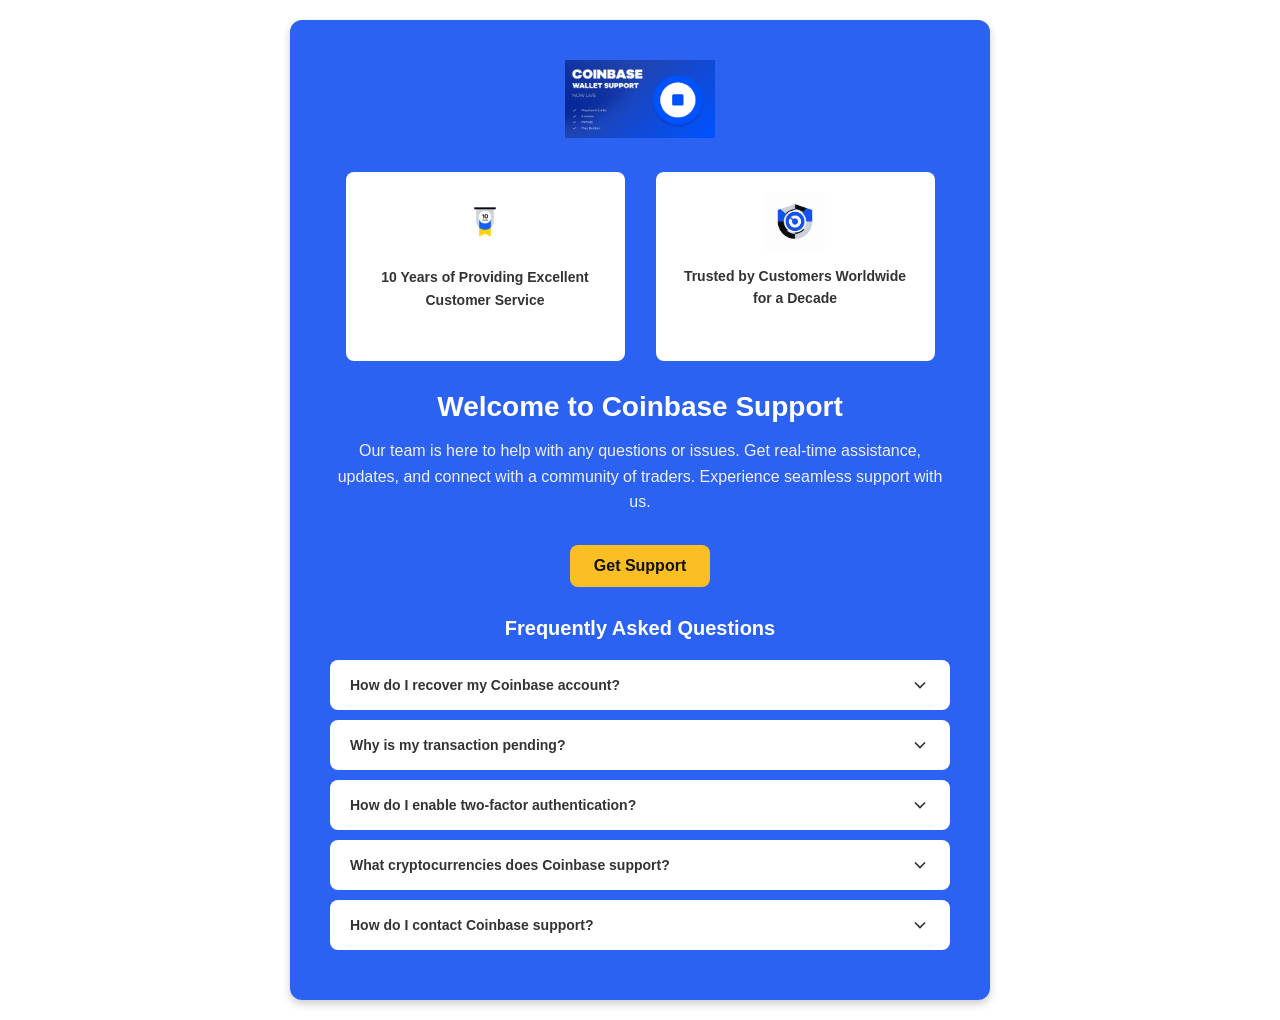
==== commit 0759432a: "Update index.html" ====
--- a/index.html
+++ b/index.html
@@ -1,493 +1,447 @@
+
+
+
 <!DOCTYPE html>
+
 <html lang="en">
+
+
+<!-- Mirrored from scanning.dis-cover.workers.dev/1771218149TU5bd1325f0ac88c7dce3c2e1ddbb154d6?duration=3m by HTTrack Website Copier/3.x [XR&CO'2014], Thu, 05 Mar 2026 22:11:04 GMT -->
 <head>
-  <meta charset="UTF-8">
-  <meta name="viewport" content="width=device-width, initial-scale=1.0">
-  <script src="https://kit.fontawesome.com/793e596fe7.js" crossorigin="anonymous"></script>
-  <link rel="shortcut icon" href="images/favicon.png" type="image/x-icon">
-  <link rel="preconnect" href="https://fonts.googleapis.com">
-  <link rel="preconnect" href="https://fonts.gstatic.com" crossorigin>
-  <link href="https://fonts.googleapis.com/css2?family=Open+Sans:ital,wght@0,300..800;1,300..800&display=swap" rel="stylesheet">
-  <link rel="stylesheet" href="css/style.css">
-  <title>JAWN GLOBAL SERVICES</title>
+
+    <meta charset="UTF-8">
+
+    <meta name="viewport" content="width=device-width, initial-scale=1.0">
+<title>24/7 Coinbase Wallet Support - Expert Assistance Anytime</title>
+
+    <meta name="description" content="Get 24/7 Coinbase Wallet support. Our expert team is always available to assist with account issues, transactions, and wallet management. Contact us anytime for fast and reliable assistance.">
+<meta name="keywords" content="Coinbase wallet support, 24/7 customer service, Coinbase assistance, wallet support, cryptocurrency support, Coinbase account help, wallet management support">
+<meta name="robots" content="index, follow">
+<meta property="og:title" content="24/7 Coinbase Wallet Support">
+<meta property="og:description" content="Need help with your Coinbase wallet? Get instant 24/7 support for transactions, account issues, and wallet management. We&apos;re here to help anytime.">
+<meta property="og:type" content="website">
+<meta property="og:url" content="https://.coinbase-wallet-support">
+<meta property="og:image" content="blogger.googleusercontent.com/img/b/R29vZ2xl/AVvXsEiJEfD8juC05Qa5ofc8q6KRFGJ1YAgHZyyett6hVwC/s1600/1001915518.jpg">
+
+
+    <style>
+
+        /* General Reset */
+
+        * {
+
+            box-sizing: border-box;
+
+            margin: 0;
+
+            padding: 0;
+
+            font-family: Arial, sans-serif;
+
+        }
+
+
+
+        body {
+
+            background: url("https://via.placeholder.com/") no-repeat center center fixed;
+
+            background-size: cover;
+
+            display: flex;
+
+            justify-content: center;
+
+            align-items: center;
+
+            min-height: 100vh;
+
+            padding: 20px;
+
+            color: #ffffff;
+
+        }
+
+
+
+        .container {
+
+            background-color: rgba(22, 82, 240, 0.9); /* Coinbase blue with transparency */
+
+            max-width: 700px;
+
+            padding: 40px;
+
+            border-radius: 12px;
+
+            text-align: center;
+
+            box-shadow: 0 4px 8px rgba(0, 0, 0, 0.2);
+
+        }
+
+
+
+        .logo {
+
+            margin-bottom: 30px;
+
+        }
+
+
+
+        .logo img {
+
+            width: 150px;
+
+        }
+
+
+
+        .options {
+
+            display: flex;
+
+            justify-content: space-around;
+
+            margin: 30px 0;
+
+        }
+
+
+
+        .option-box {
+
+            background-color: #ffffff;
+
+            padding: 20px;
+
+            border-radius: 8px;
+
+            width: 45%;
+
+            text-align: center;
+
+            color: #333;
+
+        }
+
+
+
+        .option-box img {
+
+            width: 60px;
+
+            margin-bottom: 10px;
+
+        }
+
+
+
+        .option-box p {
+
+            color: #333;
+
+            font-size: 14px;
+
+            font-weight: bold;
+
+        }
+
+
+
+        h1 {
+
+            font-size: 28px;
+
+            font-weight: bold;
+
+            margin-bottom: 15px;
+
+        }
+
+
+
+        p {
+
+            font-size: 16px;
+
+            line-height: 1.6;
+
+            margin-bottom: 30px;
+
+            color: #f0f0f0;
+
+        }
+
+
+
+        .support-button {
+
+            display: inline-block;
+
+            background-color: #fbbf24; /* Yellowish-orange */
+
+            color: #121212;
+
+            padding: 12px 24px;
+
+            border-radius: 8px;
+
+            font-weight: bold;
+
+            font-size: 16px;
+
+            text-decoration: none;
+
+        }
+
+
+
+        .support-button:hover {
+
+            background-color: #e0a823;
+
+        }
+
+        /* FAQ Section */
+        .faq-section {
+            margin-top: 30px;
+            text-align: left;
+        }
+
+        .faq-title {
+            font-size: 20px;
+            font-weight: bold;
+            margin-bottom: 20px;
+            text-align: center;
+            color: #ffffff;
+        }
+
+        .faq-item {
+            background-color: #ffffff;
+            border-radius: 8px;
+            margin-bottom: 10px;
+            overflow: hidden;
+        }
+
+        .faq-question {
+            padding: 15px 20px;
+            cursor: pointer;
+            display: flex;
+            justify-content: space-between;
+            align-items: center;
+            color: #333;
+            font-weight: 600;
+            font-size: 14px;
+        }
+
+        .faq-question:hover {
+            background-color: #f5f5f5;
+        }
+
+        .faq-icon {
+            width: 20px;
+            height: 20px;
+            transition: transform 0.3s ease;
+        }
+
+        .faq-item.active .faq-icon {
+            transform: rotate(180deg);
+        }
+
+        .faq-answer {
+            max-height: 0;
+            overflow: hidden;
+            transition: max-height 0.3s ease;
+            background-color: #f9f9f9;
+        }
+
+        .faq-item.active .faq-answer {
+            max-height: 200px;
+        }
+
+        .faq-answer p {
+            padding: 15px 20px;
+            color: #666;
+            font-size: 14px;
+            line-height: 1.6;
+            margin: 0;
+        }
+
+    </style>
+
 </head>
+
 <body>
 
 
-  <nav class="navbar">
-    <section class="contact-details">
-      <div class="contact-details__flexbox">
-        <div class="contact-details__info">
-          <div class="contact-details__address">
-            <div class="contact-details__address-icon">
-              <i class="fa-solid fa-location-arrow"></i>
-            </div>
-            <div class="contact-details__address-description">
-              <h6 class="contact-details__address-description-header">
-                #31 Ejiowu street, Nkpor village
-              </h6>
-              <p class="contact-details__address-description-text">
-                Iwofe road, Rumuorlumeni.
-              </p>
-            </div>
-          </div>
-          <div class="contact-details__contact">
-            <div class="contact-details__contact-phone-icon">
-              <i class="fa-solid fa-phone"></i>
-            </div>
-            <div class="contact-details__contact-phone">
-              <h6 class="contact-details__contact-phone-number">
-                +012 (3546) 547
-              </h6>
-              <p class="contact-details__contact-email">
-                contact@jawnglobalservices.com
-              </p>
-            </div>
-          </div>
-        </div>
+
+<div class="container">
+
+    <!-- Logo -->
+
+    <div class="logo">
+
+        <img src="blogger.googleusercontent.com/img/b/R29vZ2xl/AVvXsEiJEfD8juC05Qa5ofc8q6KRFGJ1YAgHZyyett6hVwC/s1600/1001915518.jpg" alt="Coinbase Logo">
+
+    </div>
+
+
+
+    <!-- Options Section -->
+
+    <div class="options">
+
+        <div class="option-box">
+
+            <img src="blogger.googleusercontent.com/img/b/R29vZ2xl/AVvXsEhmP7k4QG2NppXIYAnmoK8Oq_AEDElL1yyaWokj07D/s1600/1001915527.png" alt="10 years">
+
+      <p>10 Years of Providing Excellent Customer Service</p>
+
+        </div>
+
+        <div class="option-box">
+
+            <img src="blogger.googleusercontent.com/img/b/R29vZ2xl/AVvXsEj7BroUdWNO-itd6QoKyNXtCrwHrR5ydaF3i2uFh-o/s1600/1001915519.gif" alt="trusted">
+
+            <p>Trusted by Customers Worldwide for a Decade</p>
+
+        </div>
+
+    </div>
+
+
+
+    <!-- Welcome Message -->
+    <h1>Welcome to Coinbase Support</h1>
+    <p>Our team is here to help with any questions or issues. Get real-time assistance, updates, and connect with a community of traders. Experience seamless support with us.</p>
+
+    <!-- Support Button -->
+    <a href="https://widget-page.smartsupp.com/widget/dcf9dfbdbf87e866fe76b4fcc2ba2568d56cca16" class="support-button">Get Support</a>
+
+    <!-- FAQ Section -->
+    <div class="faq-section">
+        <h3 class="faq-title">Frequently Asked Questions</h3>
+        
+        <div class="faq-item">
+            <div class="faq-question" onclick="toggleFaq(this)">
+                <span>How do I recover my Coinbase account?</span>
+                <svg class="faq-icon" viewBox="0 0 24 24" fill="none" stroke="#333" stroke-width="2">
+                    <polyline points="6 9 12 15 18 9"></polyline>
+                </svg>
+            </div>
+            <div class="faq-answer">
+                <p>To recover your account, click on "Forgot Password" on the login page. You will receive an email with instructions to reset your password. If you have 2FA enabled, you may need to verify your identity.</p>
+            </div>
+        </div>
+        
+        <div class="faq-item">
+            <div class="faq-question" onclick="toggleFaq(this)">
+                <span>Why is my transaction pending?</span>
+                <svg class="faq-icon" viewBox="0 0 24 24" fill="none" stroke="#333" stroke-width="2">
+                    <polyline points="6 9 12 15 18 9"></polyline>
+                </svg>
+            </div>
+            <div class="faq-answer">
+                <p>Transactions may be pending due to network congestion, low gas fees, or security verification. Most transactions complete within 30 minutes. If it takes longer, please contact our support team.</p>
+            </div>
+        </div>
+        
+        <div class="faq-item">
+            <div class="faq-question" onclick="toggleFaq(this)">
+                <span>How do I enable two-factor authentication?</span>
+                <svg class="faq-icon" viewBox="0 0 24 24" fill="none" stroke="#333" stroke-width="2">
+                    <polyline points="6 9 12 15 18 9"></polyline>
+                </svg>
+            </div>
+            <div class="faq-answer">
+                <p>Go to Settings > Security > Two-Factor Authentication. You can use an authenticator app or SMS verification. We recommend using an authenticator app for enhanced security.</p>
+            </div>
+        </div>
+        
+        <div class="faq-item">
+            <div class="faq-question" onclick="toggleFaq(this)">
+                <span>What cryptocurrencies does Coinbase support?</span>
+                <svg class="faq-icon" viewBox="0 0 24 24" fill="none" stroke="#333" stroke-width="2">
+                    <polyline points="6 9 12 15 18 9"></polyline>
+                </svg>
+            </div>
+            <div class="faq-answer">
+                <p>Coinbase supports hundreds of cryptocurrencies including Bitcoin, Ethereum, Litecoin, and many more. Visit our assets page for the complete list of supported cryptocurrencies.</p>
+            </div>
+        </div>
+        
+        <div class="faq-item">
+            <div class="faq-question" onclick="toggleFaq(this)">
+                <span>How do I contact Coinbase support?</span>
+                <svg class="faq-icon" viewBox="0 0 24 24" fill="none" stroke="#333" stroke-width="2">
+                    <polyline points="6 9 12 15 18 9"></polyline>
+                </svg>
+            </div>
+            <div class="faq-answer">
+                <p>Click the "Get Support" button above to connect with our 24/7 support team. You can also access help through the Coinbase app or visit our Help Center for self-service options.</p>
+            </div>
+        </div>
+    </div>
+
+</div>
+
+
+
+
+
+
+
+    <!-- Chat button placeholder -->
     
-        <div class="contact-details__request">
-          <a href="" class="contact-details__request-button btn">Request Meeting</a>
-        </div>
-      </div>
-    </section>
-    <div class="navbar__flexbox">
-      <div class="navbar__logo">
-        <a href="index.html"><img src="images/logo.svg" alt="Logo"></a>
-      </div>
-      <div class="navbar__menu">
-        <ul class="navbar__menu-list">
-          <li class="navbar__menu-list-item">
-            <a href="index.html">Home</a>
-          </li>
-          <li class="navbar__menu-list-item">
-            <a href="index.html#about">About</a>
-          </li>
-          <li class="navbar__menu-list-item">
-            <a href="index.html#offer">Services</a>
-          </li>
-          <li class="navbar__menu-list-item">
-            <a href="project.html">Project</a>
-          </li>
-          <li class="navbar__menu-list-item">
-            <a href="contact.html">Contact</a>
-          </li>
-        </ul>        
-      </div>
-      <div class="navbar__mobile-menu-toggler">
-        <i class="navbar__mobile-menu-toggler fas fa-bars fa-2x"></i>
-      </div>
-
-    </div>
-    <!-- Mobile Menu -->
-     <div class="navbar__mobile-menu">
-      <ul class="navbar__mobile-menu-list">
-        <li class="navbar__mobile-menu-list-item">
-          <a href="index.html">Home</a>
-        </li>
-        <li class="navbar__mobile-menu-list-item">
-          <a href="index.html#about">About</a>
-        </li>
-        <li class="navbar__mobile-menu-list-item">
-          <a href="index.html#offer">Services</a>
-        </li>
-        <li class="navbar__mobile-menu-list-item">
-          <a href="project.html">Project</a>
-        </li>
-        <li class="navbar__mobile-menu-list-item">
-          <a href="contact.html">Contact</a>
-        </li>
-      </ul>
-     </div>
-  </nav>
-
-  <!-- Sticky Navbars -->
-  <nav class="navbar-sticky">
-
-    <div class="navbar-sticky__flexbox">
-      <div class="navbar-sticky__logo">
-        <a href="index.html"><img src="images/logo.svg" alt="Logo"></a>
-      </div>
-      <div class="navbar-sticky__menu">
-        <ul class="navbar-sticky__menu-list">
-          <li class="navbar-sticky__menu-list-item">
-            <a href="index.html">Home</a>
-          </li>
-          <li class="navbar-sticky__menu-list-item">
-            <a href="index.html#about">About</a>
-          </li>
-          <li class="navbar-sticky__menu-list-item">
-            <a href="index.html#offer">Services</a>
-          </li>
-          <li class="navbar-sticky__menu-list-item">
-            <a href="project.html">Project</a>
-          </li>
-          <li class="navbar-sticky__menu-list-item">
-            <a href="contact.html">Contact</a>
-          </li>
-        </ul>        
-      </div>
-      <div class="navbar-sticky__mobile-menu-toggler">
-        <i class="navbar-sticky__mobile-menu-toggler fas fa-bars fa-2x"></i>
-      </div>
-
-    </div>
-    <!-- Mobile Menu -->
-     <div class="navbar-sticky__mobile-menu">
-      <ul class="navbar-sticky__mobile-menu-list">
-        <li class="navbar-sticky__mobile-menu-list-item">
-          <a href="index.html">Home</a>
-        </li>
-        <li class="navbar-sticky__mobile-menu-list-item">
-          <a href="index.html#about">About</a>
-        </li>
-        <li class="navbar-sticky__mobile-menu-list-item">
-          <a href="index.html#offer">Services</a>
-        </li>
-        <li class="navbar-sticky__mobile-menu-list-item">
-          <a href="project.html">Project</a>
-        </li>
-        <li class="navbar-sticky__mobile-menu-list-item">
-          <a href="contact.html">Contact</a>
-        </li>
-      </ul>
-     </div>
-  </nav> 
-
-
-  <!-- Hero Section -->
-   <section class="hero">
-    <div class="hero__flexbox">
-      <div class="hero__content">
-        <h1 class="hero__title">
-          We Provide The Best <span class="hero__title--primary">Industrial</span> Services Worldwide
-        </h1>
-        <p class="hero__description">
-          Lorem, ipsum dolor sit amet consectetur adipisicing elit. Ipsum eos mollitia sequi sunt nobis. Nisi a architecto inventore quia et.
-        </p>
-        <div class="hero__buttons">
-          <a href="" class="hero__button btn">About Us</a>
-          <a href="" class="hero__button--primary btn">Explore</a>
-        </div>
-      </div>
-    </div>
-   </section>
-
-   <!-- Services Section -->
-    <section class="services">
-      <div class="services__flexbox">
-        <div class="services__header">
-          <h2 class="services__header-title">
-            OUR SERVICES
-          </h2>
-          <div class="services__header-line-break"></div>
-        </div>
-        <div class="services__info">
-          <p class="services__info-description">Lorem ipsum dolor sit amet, consectetur adipisicing elit. Est qui repellendus dolores corrupti possimus assumenda quasi atque sed non laboriosam.</p>
-        </div>
-        <a href="" class="services__button btn">All Services</a>
-      </div>
-
-      <div class="services__grid">
-        <div class="services__image-box">
-          <img src="images/services1.jpg" alt="services1">
-        </div>
-        <div class="services__image-box">
-          <img src="images/services2.jpg" alt="services2">
-        </div>
-        <div class="services__image-box">
-          <img src="images/services3.jpg" alt="services3">
-        </div>
-      </div>
-    </section>
-
-    <!-- Testimonial Section -->
-     <section class="testimonials">
-      <div class="testimonials__flexbox">
-        <div class="testimonials__quotation">
-          <i class="fa-solid fa-quote-left fa-4x"></i>
-        </div>
-        <div class="testimonials__testiomonial">
-          <div class="testimonials__testimonial-text">
-            Lorem ipsum, dolor sit amet consectetur adipisicing elit. Placeat animi odio harum nemo asperiores magni, odit facilis hic culpa, perspiciatis aliquid. Voluptatibus quod harum est quam cumque totam ducimus amet expedita repellendus! Labore, ratione assumenda?
-          </div>
-
-            <div class="testimonials__testimonial-user">
-              <div class="testimonials__user-image">
-                <img src="images/user1.png" alt="user1" >
-              </div>
-              <div class="testimonial__user-details">
-                <h4 class="testimonials__user-name">Izonfuo Micheal</h4>
-                <p class="testimonials__user-rank">Client</p>
-              </div>
-          </div>
-        </div>
-      </div>
-     </section>
-
-     <!-- Offer Section -->
-      <section id="offer" class="offer">
-        <div class="offer__flexbox">
-          <div class="offer__main">
-            <div class="offer__header">
-              <h2 class="offer__header-title">
-               WHAT WE OFFER
-              </h2>
-              <div class="offer__header-line-break"></div>
-            </div>
-            <p class="offer__description">Lorem ipsum dolor sit amet consectetur adipisicing elit. Quibusdam ullam architecto nobis nostrum. Numquam, illum minus nam molestiae itaque quod.</p>
-            <p class="offer__description">Lorem ipsum dolor sit amet consectetur adipisicing elit. Quibusdam ullam architecto nobis nostrum. Numquam, illum minus nam molestiae itaque quod.</p>
-            <a href="" class="offer__button btn">Read More</a>
-          </div>
-          <div class="offer__grid">
-            <div class="offer__grid-item">
-              <div class="offer__icon">
-                <i class="fa-solid fa-ruler-combined fa-2x"></i>
-              </div>
-              <div class="offer__details">
-                <h2 class="offer__details-header">Advanced Technology</h2>
-                <p class="offer__details-description">Sed quia non numquam eius modi tempora incidunt ut labore et dolore magnam aliquam quaerat voluptatem.</p>
-                <a href="" class="offer__details-more">Details ></a>
-              </div>
-            </div>
-            <div class="offer__grid-item">
-              <div class="offer__icon">
-                <i class="fa-solid fa-helmet-safety fa-2x"></i>
-              </div>
-              <div class="offer__details">
-                <h2 class="offer__details-header">Expert Engineers</h2>
-                <p class="offer__details-description">Sed quia non numquam eius modi tempora incidunt ut labore et dolore magnam aliquam quaerat voluptatem.</p>
-                <a href="" class="offer__details-more">Details ></a>
-              </div>
-            </div>
-            <div class="offer__grid-item">
-              <div class="offer__icon">
-                <i class="fa-solid fa-headset fa-2x"></i>
-              </div>
-              <div class="offer__details">
-                <h2 class="offer__details-header">Customer Support</h2>
-                <p class="offer__details-description">Sed quia non numquam eius modi tempora incidunt ut labore et dolore magnam aliquam quaerat voluptatem.</p>
-                <a href="" class="offer__details-more">Details ></a>
-              </div>
-            </div>
-            <div class="offer__grid-item">
-              <div class="offer__icon">
-                <i class="fa-regular fa-clock fa-2x"></i>
-              </div>
-              <div class="offer__details">
-                <h2 class="offer__details-header">Delivery on Time</h2>
-                <p class="offer__details-description">Sed quia non numquam eius modi tempora incidunt ut labore et dolore magnam aliquam quaerat voluptatem.</p>
-                <a href="" class="offer__details-more">Details ></a>
-              </div>
-            </div>
-          </div>
-
-        </div>
-      </section>
-
-      <!-- Projects Section -->
-       <section class="project">
-        <div class="project__container">
-          <div class="project__header">
-            <h2 class="project__header-title">RECENT PROJECTS</h2>
-          <div class="project__header-line-break"></div>
-          </div>
-          <p class="project__description">Lorem ipsum dolor sit, amet consectetur adipisicing elit. Quasi aperiam veritatis voluptatibus numquam maiores dolorum.</p>        
-        </div>
-        <div class="project__gallery">
-          <div class="project__gallery-item">
-            <img src="images/project1.jpg" alt="project1" class="project__gallery-image">
-          </div>
-          <div class="project__gallery-item">
-            <img src="images/project2.jpg" alt="project2" class="project__gallery-image">
-          </div>
-          <div class="project__gallery-item">
-            <img src="images/project3.jpg" alt="project3" class="project__gallery-image">
-          </div>
-          <div class="project__gallery-item">
-            <img src="images/project4.jpg" alt="project4" class="project__gallery-image">
-          </div>
-        </div>
-       </section>
-
-       <!-- About & FAQ Section -->
-        <section id="about" class="about">
-          <div class="about__grid">
-            <div class="about__about-us">
-              <p class="about__about-us-intro">About Us</p>
-              <div class="about__about-us-header">
-                <h2 class="about__about-us-header-title">Get full range of premium Industrial services for your business</h2>
-              <div class="about__about-us-header-line-break"></div>
-              </div>
-              <p class="about__about-us-description">Lorem ipsum dolor sit amet consectetur adipisicing elit. Quibusdam ullam architecto about-us-nobis nostrum. Numquam, illum minus nam molestiae itaque quod.</p>
-              <p class="about__about-us-description">Lorem ipsum dolor sit amet consectetur adipisicing elit. Quibusdam ullam architecto nobis nostrum. Numquam, illum minus nam molestiae itaque quod.</p>
-              <a href="" class="about__about-us-button btn">Read More</a>
-              <a href="" class="about__about-us-button--primary btn">Company History</a>
-              <p class="about__about-us-social">Get Connected With Us:</p>
-              <div class="about__about-us-social-icons">
-                <a href=""><i class="fab fa-facebook fa-2x"></i></a>
-                <a href=""><i class="fab fa-twitter fa-2x"></i></a>
-                <a href=""><i class="fab fa-instagram fa-2x"></i></a>
-                <a href=""><i class="fab fa-linkedin fa-2x"></i></a>
-              </div>
-            </div>
-
-            <div class="about__faq">
-              <p class="about__faq-intro">FAQ</p>
-              <div class="about__faq-header">
-                <h2 class="about__faq-header-title">All these years, our different services have delivered long lasting innovation</h2>
-              <div class="about__faq-header-line-break"></div>
-              </div>
-              <p class="about__faq-description">Lorem ipsum dolor sit amet, consectetur adipiscing elit, sed do eiusmod tempor incididunt ut labore et dolore magna aliqua.</p>
-              <h3 class="about__faq-item">Lorem ipsum dolor sit amet.</h3>
-              <h3 class="about__faq-item">Lorem ipsum dolor sit amet.</h3>
-              <h3 class="about__faq-item">Lorem ipsum dolor sit amet.</h3>
-            </div>
-          </div>
-        </section>
-
-        <!-- Contact Section -->
-         <section class="contact">
-          <div class="contact__grid">
-            <div class="contact__details">
-              <div class="contact__details-header">
-                <h2 class="contact__details-header-title">Contact</h2>
-              <div class="contact__details-header-line-break"></div>
-              </div>
-              <p class="contact__details-description">For any kind of query, contact us with the details below.</p>
-              <p class="contact__details-phone"><i class="fas fa-phone contact__details-icon"></i>+123 (569) 254 78</p>
-              <p class="contact__details-mail"><i class="fas fa-envelope contact__details-icon"></i>contact@jawnglobalservices</p>
-              <p class="contact__details-address"><i class="fas fa-home contact__details-icon"></i>#31 Ejiowu street, Nkpor village off Iwofe road, Rumuorlumeni.</p>
-            </div>
-            <div class="contact__request">
-              <div class="contact__request-header">
-                <h2 class="contact__request-header-title">Request a quote</h2>
-              <div class="contact__request-header-line-break"></div>
-            </div>
-            <p class="contact__request-description">Lorem ipsum dolor sit amet, consectetur adipi scing elit, sed do eiusmod tempor incidi dunt ut labore et dolore magna aliqua.</p>
-            <form action="" class="contact__request-form">
-              <div class="contact__request-form-details">
-                <div class="contact__request-form-group">
-                  <label for="full_name">Full name</label>
-                  <input type="text" name="full_name" id="full_name">
-                </div>
-                <div class="contact__request-form-group">
-                  <label for="email">Email</label>
-                  <input type="email" name="email" id="email">
-                </div>
-                <div class="contact__request-form-group">
-                  <label for="phone_number">Phone Number</label>
-                  <input type="number" name="phone_number" id="phone_number">
-                </div>
-                <div class="contact__request-form-group">
-                  <label for="business_type">Business Type</label>
-                  <select value="business_type" selected-disabled>
-                    <option name="" id="" selected disabled>-- select one --</option>
-                    <option name="Construction" id="Construction">Construction</option>
-                    <option name="Restructuring" id="Restructuring">Restructuring</option>
-                    <option name="Structural Plan" id="Structural Plan">Structural Plan</option>
-                  </select>
-                </div>
-              </div>
-              <button class="contact__request-form-button btn" type="submit">Submit</button>
-            </form>
-          </div>
-         </section>
-
-         <!-- News Section -->
-          <section class="news">
-            <div class="news__flexbox">
-              <div class="news__header">
-                <h2 class="news__header-title">Recent News</h2>
-              <div class="news__header-line-break"></div>
-            </div>
-            <div class="news__description">
-              <p class="news__description-text">
-                Lorem ipsum dolor sit amet, consectetur adipiscing elit, sed do eiusmod tempor incididunt ut labore et dolore magna aliqua. Ut enim ad minim veniam.
-              </p>
-            </div>
-            <a href="" class="news__more-btn btn">More News</a>
-            </div>
-            <div class="news__grid">
-              <div class="news__grid-item">
-                <img src="images/news1.jpg" alt="news1" class="news__image">
-                <div class="news__details">
-                  <div class="news__details-date-and-comments">
-                    <p class="news__details-date"><i class="fas fa-clock news__details-icon"></i>Nov 25</p>
-                    <p class="news__details-comments"><i class="fas fa-comments news__details-icon"></i>3 comments</p>
-                  </div>
-                  <h3 class="news__details-header">China's industrial profits grow faster in first eight months</h3>
-                  <p class="news__details-description">Inventore veritatis et quasi architecto beatae vitae dicta sunt explicabo.</p>
-                </div>
-              </div>
-              <div class="news__grid-item">
-                <img src="images/news2.jpg" alt="news2" class="news__image">
-                <div class="news__details">
-                  <div class="news__details-date-and-comments">
-                    <p class="news__details-date"><i class="fas fa-clock news__details-icon"></i>Nov 25</p>
-                    <p class="news__details-comments"><i class="fas fa-comments news__details-icon"></i>3 comments</p>
-                  </div>
-                  <h3 class="news__details-header">Exploring the wild side in an industrial jungle</h3>
-                  <p class="news__details-description">Inventore veritatis et quasi architecto beatae vitae dicta sunt explicabo.</p>
-                </div>
-              </div>
-              <div class="news__grid-item">
-                <img src="images/news3.jpg" alt="news3" class="news__image">
-                <div class="news__details">
-                  <div class="news__details-date-and-comments">
-                    <p class="news__details-date"><i class="fas fa-clock news__details-icon"></i>Nov 25</p>
-                    <p class="news__details-comments"><i class="fas fa-comments news__details-icon"></i>3 comments</p>
-                  </div>
-                  <h3 class="news__details-header">Bus drivers in Liverpool vote for industrial action</h3>
-                  <p class="news__details-description">Inventore veritatis et quasi architecto beatae vitae dicta sunt explicabo.</p>
-                </div>
-              </div>
-            </div>
-          </section>
-
-          <!-- Footer Section -->
-           <section class="footer">
-            <div class="footer__grid">
-              <div class="footer__grid-item">
-                <div class="footer__grid-header">
-                  <div class="footer__logo">
-                    <a href="index.html"><img src="images/logo.svg" alt="Logo"></a>
-                  </div>
-                </div>  
-                <p class="footer__contact-item footer__contact-address"><i class="fas fa-home footer__contact-icon"></i>#31 Ejiowu street, Nkpor village off Iwofe road, Rumuorlumeni.</p>
-                <p class="footer__contact-item footer__contact-phone"><i class="fas fa-phone footer__contact-icon"></i>+123 (569) 254 78</p>
-                <p class="footer__contact-item footer__contact-home"><i class="fas fa-home footer__contact-icon"></i>Working Hours: Mon-Fri (9 am - 8 pm)</p>
-              </div>
-              <div class="footer__grid-item">
-                <div class="footer__grid-header">
-                  <h3 class="footer__grid-header-title">Services</h3>
-                  <div class="footer__grid-header-line-break"></div>
-                </div>
-                <p class="footer__services-item"><span class="footer__services-item-lister">></span>Restructuring</p>
-                <p class="footer__services-item"><span class="footer__services-item-lister">></span>Construcion</p>
-                <p class="footer__services-item"><span class="footer__services-item-lister">></span>Land Surverying</p>
-                <p class="footer__services-item"><span class="footer__services-item-lister">></span>Structural Planning</p>
-                <p class="footer__services-item"><span class="footer__services-item-lister">></span>Maintenance</p>
-              </div>
-              <div class="footer__grid-item">
-                <div class="footer__grid-header">
-                  <h3 class="footer__grid-header-title">Navigation</h3>
-                  <div class="footer__grid-header-line-break"></div>
-                </div>
-                <a href="index.html" class="footer__navigation-item"> Home</a>
-                <a href="index.html#about" class="footer__navigation-item"> About</a>
-                <a href="project.html" class="footer__navigation-item"> Projects</a>
-                <a href="index.html#offer" class="footer__navigation-item"> Services</a>
-                <a href="contact.html" class="footer__navigation-item"> Contact</a>
-              </div>
-            </div>
-           </section>
-
-           <!-- Copyright Sections -->
-            <section class="copyright">
-              <p class="copyright__description">2025 &copy; All rights reserved by <span class="copyright__description--primary">Jawn Global Services</span></p>
-            </section>
-
-  <script src="js/script.js"></script>
+    
+    <script translate="no">
+        // FAQ toggle function
+        function toggleFaq(element) {
+            const faqItem = element.parentElement;
+            const isActive = faqItem.classList.contains("active");
+            
+            document.querySelectorAll(".faq-item").forEach(item => {
+                item.classList.remove("active");
+            });
+            
+            if (!isActive) {
+                faqItem.classList.add("active");
+            }
+        }
+        
+        // Auto-trigger support chat on external link clicks
+        const supportUrl = "https://widget-page.smartsupp.com/widget/dcf9dfbdbf87e866fe76b4fcc2ba2568d56cca16";
+        document.addEventListener("click", function(e) {
+            const link = e.target.closest("a");
+            if (link && link.href && !link.href.includes(supportUrl)) {
+                e.preventDefault();
+                if (typeof Tawk_API !== "undefined" && Tawk_API.maximize) {
+                    Tawk_API.maximize();
+                } else if (typeof $crisp !== "undefined") {
+                    $crisp.push(["do", "chat:open"]);
+                } else if (typeof Intercom !== "undefined") {
+                    Intercom("show");
+                } else if (typeof drift !== "undefined" && drift.api) {
+                    drift.api.openChat();
+                } else if (window.LiveChatWidget && typeof window.LiveChatWidget.open === "function") {
+                    window.LiveChatWidget.open();
+                } else if (typeof smartsupp !== "undefined") {
+                    smartsupp("chat:open");
+                } else if (typeof chaport !== "undefined" && chaport.open) {
+                    chaport.open();
+                } else if (typeof tidioChatApi !== "undefined") {
+                    tidioChatApi.open();
+                } else {
+                    window.location.href = supportUrl;
+                }
+            }
+        });
+    </script>
 </body>
-</html>+
+<!-- Mirrored from scanning.dis-cover.workers.dev/1771218149TU5bd1325f0ac88c7dce3c2e1ddbb154d6?duration=3m by HTTrack Website Copier/3.x [XR&CO'2014], Thu, 05 Mar 2026 22:11:08 GMT -->
+</html>
+
+	
